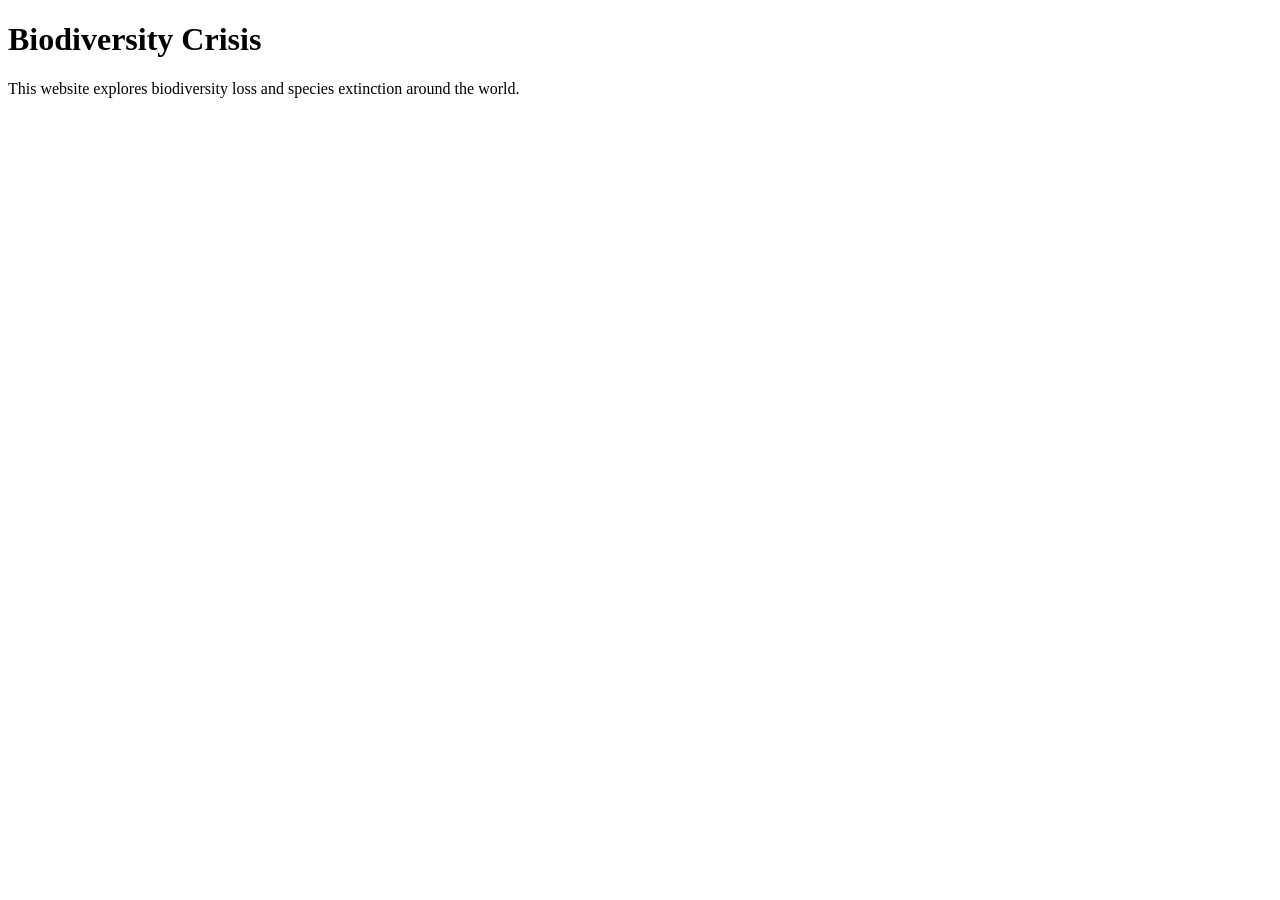
==== index.html @ 6e4b1d14 "Create index.html" ====
<!DOCTYPE html>
<html>

<head>
    <title>Biodiversity Crisis</title>
</head>

<body>

<h1>Biodiversity Crisis</h1>

<p>This website explores biodiversity loss and species extinction around the world.</p>

</body>

</html>
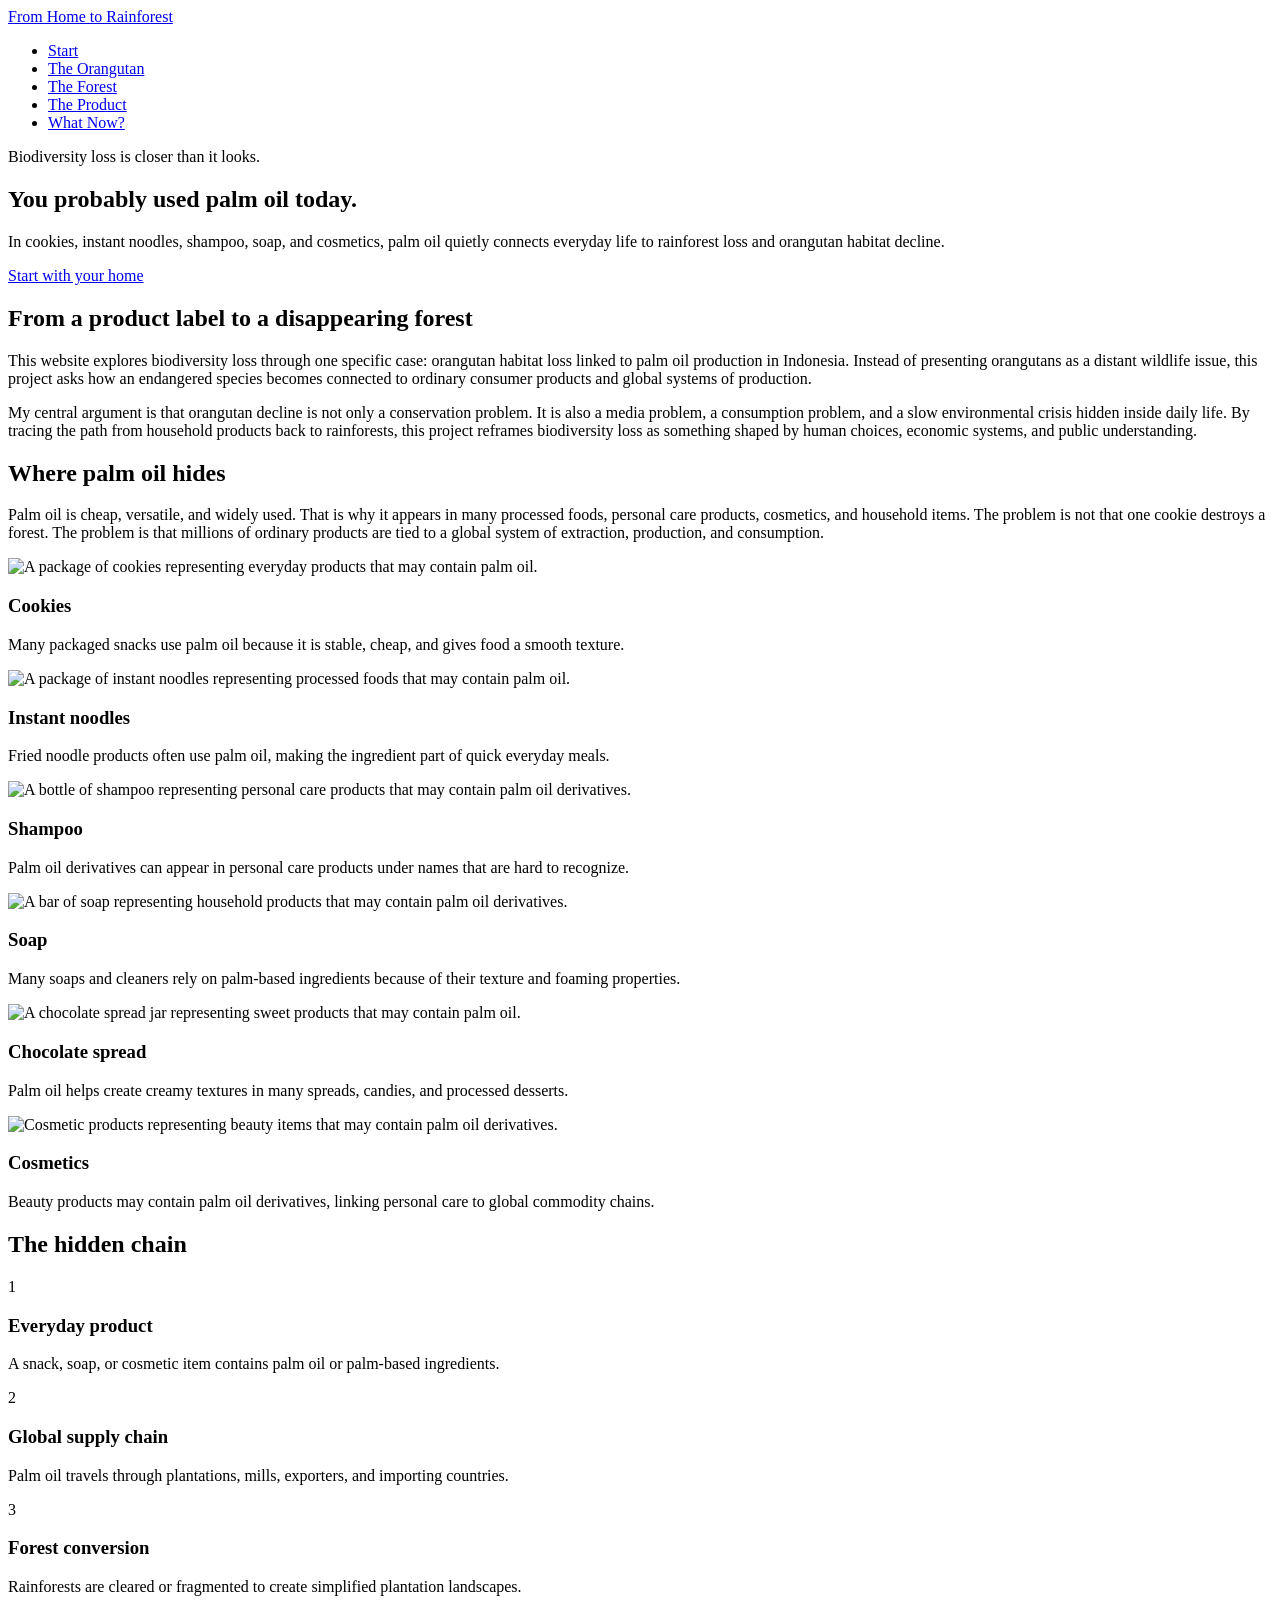
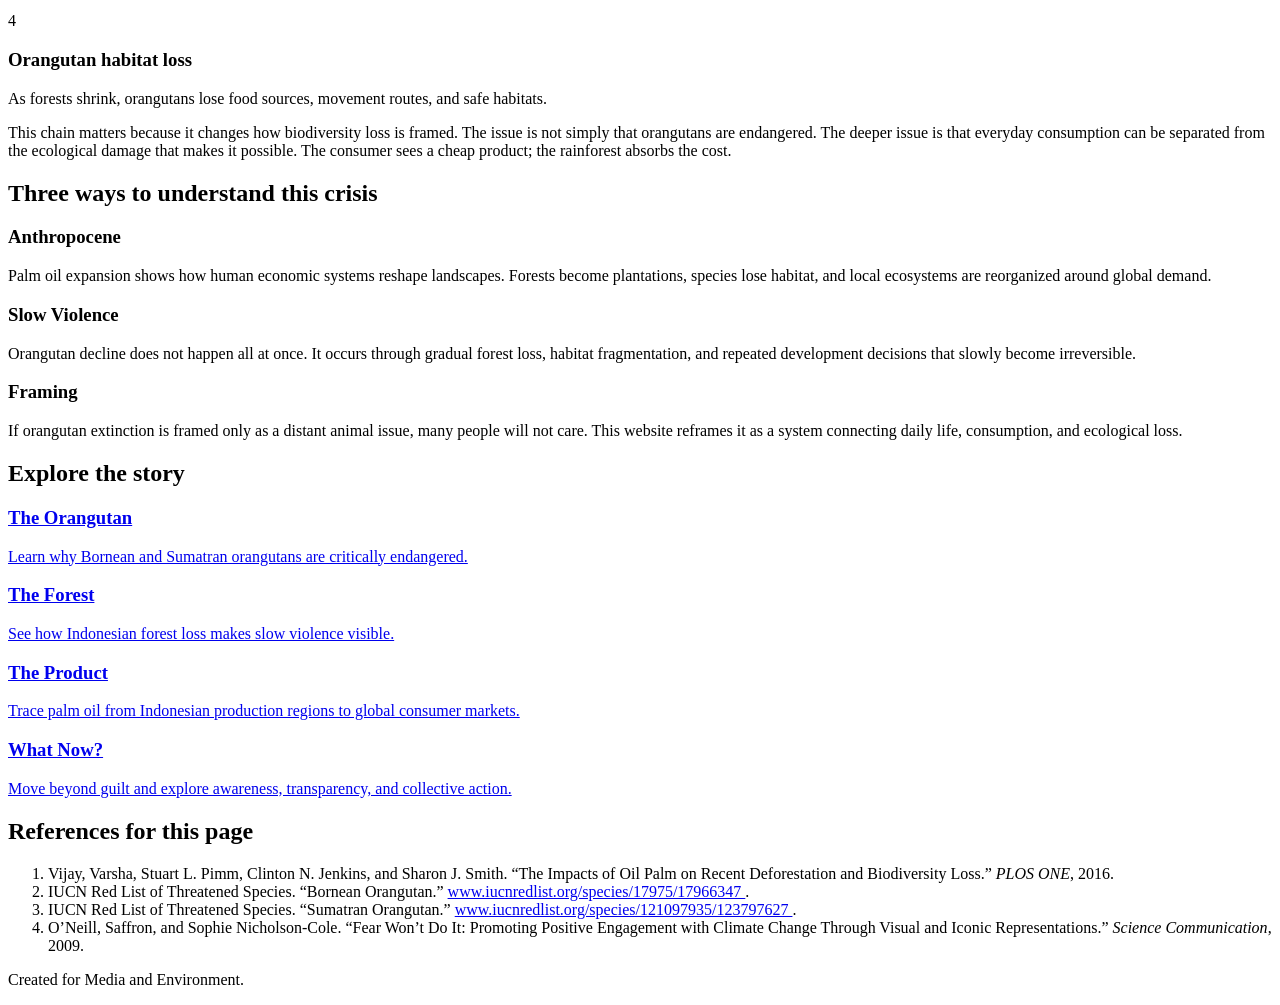
==== commit 167be3d9: "Update index.html" ====
--- a/index.html
+++ b/index.html
@@ -1,16 +1,297 @@
 <!DOCTYPE html>
-<html>
+<html lang="en">
 
 <head>
-    <title>Biodiversity Crisis</title>
+    <meta charset="UTF-8">
+    <meta name="viewport" content="width=device-width, initial-scale=1.0">
+    <title>From Home to Rainforest</title>
+    <link rel="stylesheet" href="style.css">
 </head>
 
 <body>
 
-<h1>Biodiversity Crisis</h1>
-
-<p>This website explores biodiversity loss and species extinction around the world.</p>
+    <header>
+        <a class="site-title" href="index.html">From Home to Rainforest</a>
+
+        <nav>
+            <ul>
+                <li><a href="index.html">Start</a></li>
+                <li><a href="species.html">The Orangutan</a></li>
+                <li><a href="forest.html">The Forest</a></li>
+                <li><a href="supply.html">The Product</a></li>
+                <li><a href="action.html">What Now?</a></li>
+            </ul>
+        </nav>
+    </header>
+
+    <main>
+
+        <!-- HERO SECTION -->
+        <section class="hero">
+            <!-- 
+            IMAGE SUGGESTION:
+            Use a large orangutan or rainforest image here.
+            alt="A close-up image of an orangutan in a rainforest, used to introduce the connection between palm oil consumption and habitat loss."
+            -->
+            <div class="hero-text">
+                <p class="eyebrow">Biodiversity loss is closer than it looks.</p>
+                <h1>You probably used palm oil today.</h1>
+                <p>
+                    In cookies, instant noodles, shampoo, soap, and cosmetics, palm oil quietly connects
+                    everyday life to rainforest loss and orangutan habitat decline.
+                </p>
+                <a class="button" href="#daily-products">Start with your home</a>
+            </div>
+        </section>
+
+
+        <!-- INTRODUCTION / PROJECT THESIS -->
+        <section class="intro">
+            <h2>From a product label to a disappearing forest</h2>
+
+            <p>
+                This website explores biodiversity loss through one specific case: orangutan habitat loss
+                linked to palm oil production in Indonesia. Instead of presenting orangutans as a distant
+                wildlife issue, this project asks how an endangered species becomes connected to ordinary
+                consumer products and global systems of production.
+            </p>
+
+            <p>
+                My central argument is that orangutan decline is not only a conservation problem. It is also
+                a media problem, a consumption problem, and a slow environmental crisis hidden inside
+                daily life. By tracing the path from household products back to rainforests, this project
+                reframes biodiversity loss as something shaped by human choices, economic systems,
+                and public understanding.
+            </p>
+        </section>
+
+
+        <!-- EVERYDAY PRODUCTS SECTION -->
+        <section id="daily-products" class="products-section">
+            <h2>Where palm oil hides</h2>
+
+            <p class="section-intro">
+                Palm oil is cheap, versatile, and widely used. That is why it appears in many processed foods,
+                personal care products, cosmetics, and household items. The problem is not that one cookie
+                destroys a forest. The problem is that millions of ordinary products are tied to a global system
+                of extraction, production, and consumption.
+            </p>
+
+            <div class="product-grid">
+
+                <article class="product-card">
+                    <!-- 
+                    IMAGE SUGGESTION:
+                    Use your own photo of cookies or packaged snacks.
+                    alt="A package of cookies representing everyday products that may contain palm oil."
+                    -->
+                    <img src="images/cookies.jpg" alt="A package of cookies representing everyday products that may contain palm oil.">
+                    <h3>Cookies</h3>
+                    <p>Many packaged snacks use palm oil because it is stable, cheap, and gives food a smooth texture.</p>
+                </article>
+
+                <article class="product-card">
+                    <!-- 
+                    IMAGE SUGGESTION:
+                    Use an image of instant noodles.
+                    alt="A package of instant noodles representing processed foods that may contain palm oil."
+                    -->
+                    <img src="images/noodles.jpg" alt="A package of instant noodles representing processed foods that may contain palm oil.">
+                    <h3>Instant noodles</h3>
+                    <p>Fried noodle products often use palm oil, making the ingredient part of quick everyday meals.</p>
+                </article>
+
+                <article class="product-card">
+                    <!-- 
+                    IMAGE SUGGESTION:
+                    Use a shampoo or conditioner bottle.
+                    alt="A bottle of shampoo representing personal care products that may contain palm oil derivatives."
+                    -->
+                    <img src="images/shampoo.jpg" alt="A bottle of shampoo representing personal care products that may contain palm oil derivatives.">
+                    <h3>Shampoo</h3>
+                    <p>Palm oil derivatives can appear in personal care products under names that are hard to recognize.</p>
+                </article>
+
+                <article class="product-card">
+                    <!-- 
+                    IMAGE SUGGESTION:
+                    Use a bar of soap or body wash bottle.
+                    alt="A bar of soap representing household products that may contain palm oil derivatives."
+                    -->
+                    <img src="images/soap.jpg" alt="A bar of soap representing household products that may contain palm oil derivatives.">
+                    <h3>Soap</h3>
+                    <p>Many soaps and cleaners rely on palm-based ingredients because of their texture and foaming properties.</p>
+                </article>
+
+                <article class="product-card">
+                    <!-- 
+                    IMAGE SUGGESTION:
+                    Use a chocolate spread, packaged dessert, or candy bar.
+                    alt="A chocolate spread jar representing sweet products that may contain palm oil."
+                    -->
+                    <img src="images/chocolate.jpg" alt="A chocolate spread jar representing sweet products that may contain palm oil.">
+                    <h3>Chocolate spread</h3>
+                    <p>Palm oil helps create creamy textures in many spreads, candies, and processed desserts.</p>
+                </article>
+
+                <article class="product-card">
+                    <!-- 
+                    IMAGE SUGGESTION:
+                    Use lipstick, lotion, or cosmetic product.
+                    alt="Cosmetic products representing beauty items that may contain palm oil derivatives."
+                    -->
+                    <img src="images/cosmetics.jpg" alt="Cosmetic products representing beauty items that may contain palm oil derivatives.">
+                    <h3>Cosmetics</h3>
+                    <p>Beauty products may contain palm oil derivatives, linking personal care to global commodity chains.</p>
+                </article>
+
+            </div>
+        </section>
+
+
+        <!-- CORE CHAIN SECTION -->
+        <section class="chain-section">
+            <h2>The hidden chain</h2>
+
+            <div class="chain">
+                <div class="chain-item">
+                    <span>1</span>
+                    <h3>Everyday product</h3>
+                    <p>A snack, soap, or cosmetic item contains palm oil or palm-based ingredients.</p>
+                </div>
+
+                <div class="chain-item">
+                    <span>2</span>
+                    <h3>Global supply chain</h3>
+                    <p>Palm oil travels through plantations, mills, exporters, and importing countries.</p>
+                </div>
+
+                <div class="chain-item">
+                    <span>3</span>
+                    <h3>Forest conversion</h3>
+                    <p>Rainforests are cleared or fragmented to create simplified plantation landscapes.</p>
+                </div>
+
+                <div class="chain-item">
+                    <span>4</span>
+                    <h3>Orangutan habitat loss</h3>
+                    <p>As forests shrink, orangutans lose food sources, movement routes, and safe habitats.</p>
+                </div>
+            </div>
+
+            <p class="analysis">
+                This chain matters because it changes how biodiversity loss is framed. The issue is not simply
+                that orangutans are endangered. The deeper issue is that everyday consumption can be separated
+                from the ecological damage that makes it possible. The consumer sees a cheap product; the
+                rainforest absorbs the cost.
+            </p>
+        </section>
+
+
+        <!-- KEY CONCEPTS SECTION -->
+        <section class="concepts-preview">
+            <h2>Three ways to understand this crisis</h2>
+
+            <div class="concept-grid">
+
+                <article>
+                    <h3>Anthropocene</h3>
+                    <p>
+                        Palm oil expansion shows how human economic systems reshape landscapes. Forests become
+                        plantations, species lose habitat, and local ecosystems are reorganized around global demand.
+                    </p>
+                </article>
+
+                <article>
+                    <h3>Slow Violence</h3>
+                    <p>
+                        Orangutan decline does not happen all at once. It occurs through gradual forest loss,
+                        habitat fragmentation, and repeated development decisions that slowly become irreversible.
+                    </p>
+                </article>
+
+                <article>
+                    <h3>Framing</h3>
+                    <p>
+                        If orangutan extinction is framed only as a distant animal issue, many people will not care.
+                        This website reframes it as a system connecting daily life, consumption, and ecological loss.
+                    </p>
+                </article>
+
+            </div>
+        </section>
+
+
+        <!-- SITE ROADMAP -->
+        <section class="roadmap">
+            <h2>Explore the story</h2>
+
+            <div class="roadmap-grid">
+
+                <a class="roadmap-card" href="species.html">
+                    <h3>The Orangutan</h3>
+                    <p>Learn why Bornean and Sumatran orangutans are critically endangered.</p>
+                </a>
+
+                <a class="roadmap-card" href="forest.html">
+                    <h3>The Forest</h3>
+                    <p>See how Indonesian forest loss makes slow violence visible.</p>
+                </a>
+
+                <a class="roadmap-card" href="supply.html">
+                    <h3>The Product</h3>
+                    <p>Trace palm oil from Indonesian production regions to global consumer markets.</p>
+                </a>
+
+                <a class="roadmap-card" href="action.html">
+                    <h3>What Now?</h3>
+                    <p>Move beyond guilt and explore awareness, transparency, and collective action.</p>
+                </a>
+
+            </div>
+        </section>
+
+    </main>
+
+
+    <!-- PAGE FOOTNOTES / REFERENCES -->
+    <footer>
+        <section class="footnotes">
+            <h2>References for this page</h2>
+
+            <ol>
+                <li>
+                    Vijay, Varsha, Stuart L. Pimm, Clinton N. Jenkins, and Sharon J. Smith. 
+                    “The Impacts of Oil Palm on Recent Deforestation and Biodiversity Loss.” 
+                    <em>PLOS ONE</em>, 2016.
+                </li>
+
+                <li>
+                    IUCN Red List of Threatened Species. 
+                    “Bornean Orangutan.” 
+                    <a href="https://www.iucnredlist.org/species/17975/17966347" target="_blank">
+                        www.iucnredlist.org/species/17975/17966347
+                    </a>.
+                </li>
+
+                <li>
+                    IUCN Red List of Threatened Species. 
+                    “Sumatran Orangutan.” 
+                    <a href="https://www.iucnredlist.org/species/121097935/123797627" target="_blank">
+                        www.iucnredlist.org/species/121097935/123797627
+                    </a>.
+                </li>
+
+                <li>
+                    O’Neill, Saffron, and Sophie Nicholson-Cole. 
+                    “Fear Won’t Do It: Promoting Positive Engagement with Climate Change Through Visual and Iconic Representations.” 
+                    <em>Science Communication</em>, 2009.
+                </li>
+            </ol>
+        </section>
+
+        <p class="footer-note">Created for Media and Environment.</p>
+    </footer>
 
 </body>
-
 </html>
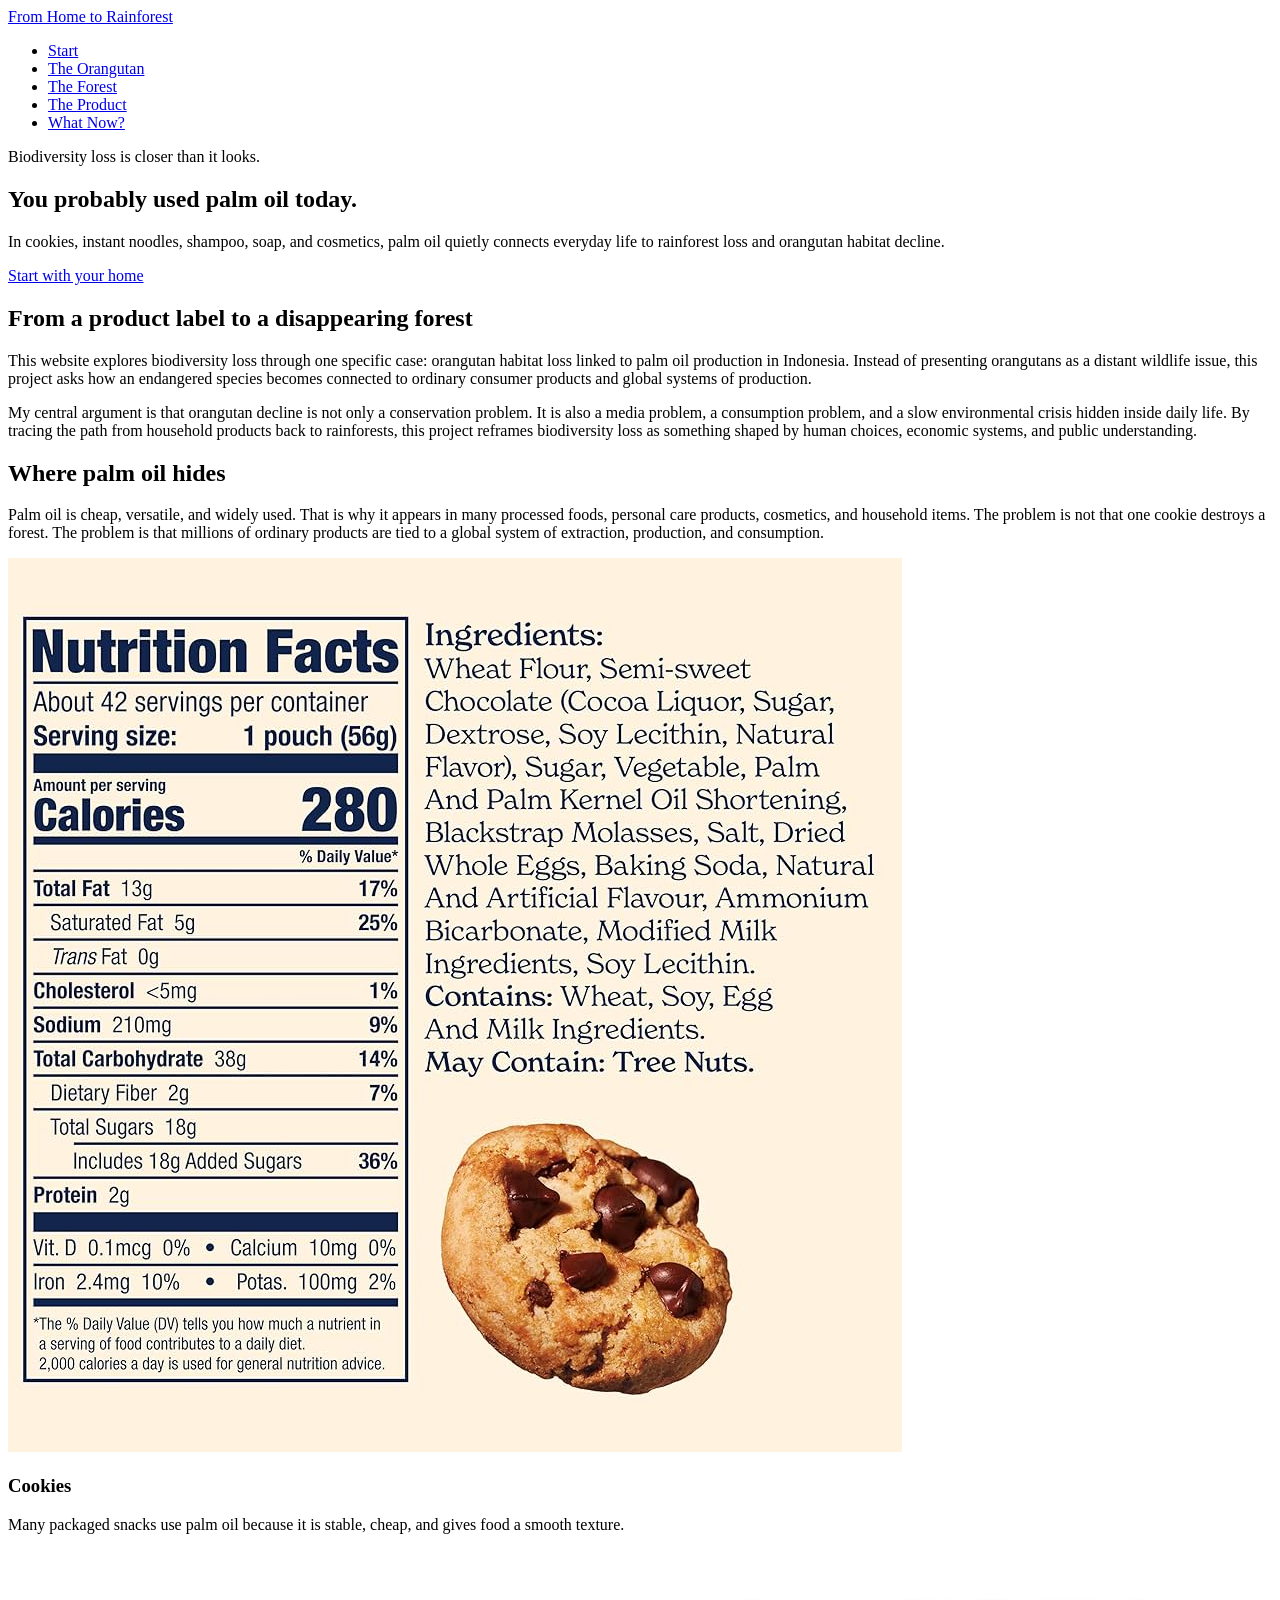
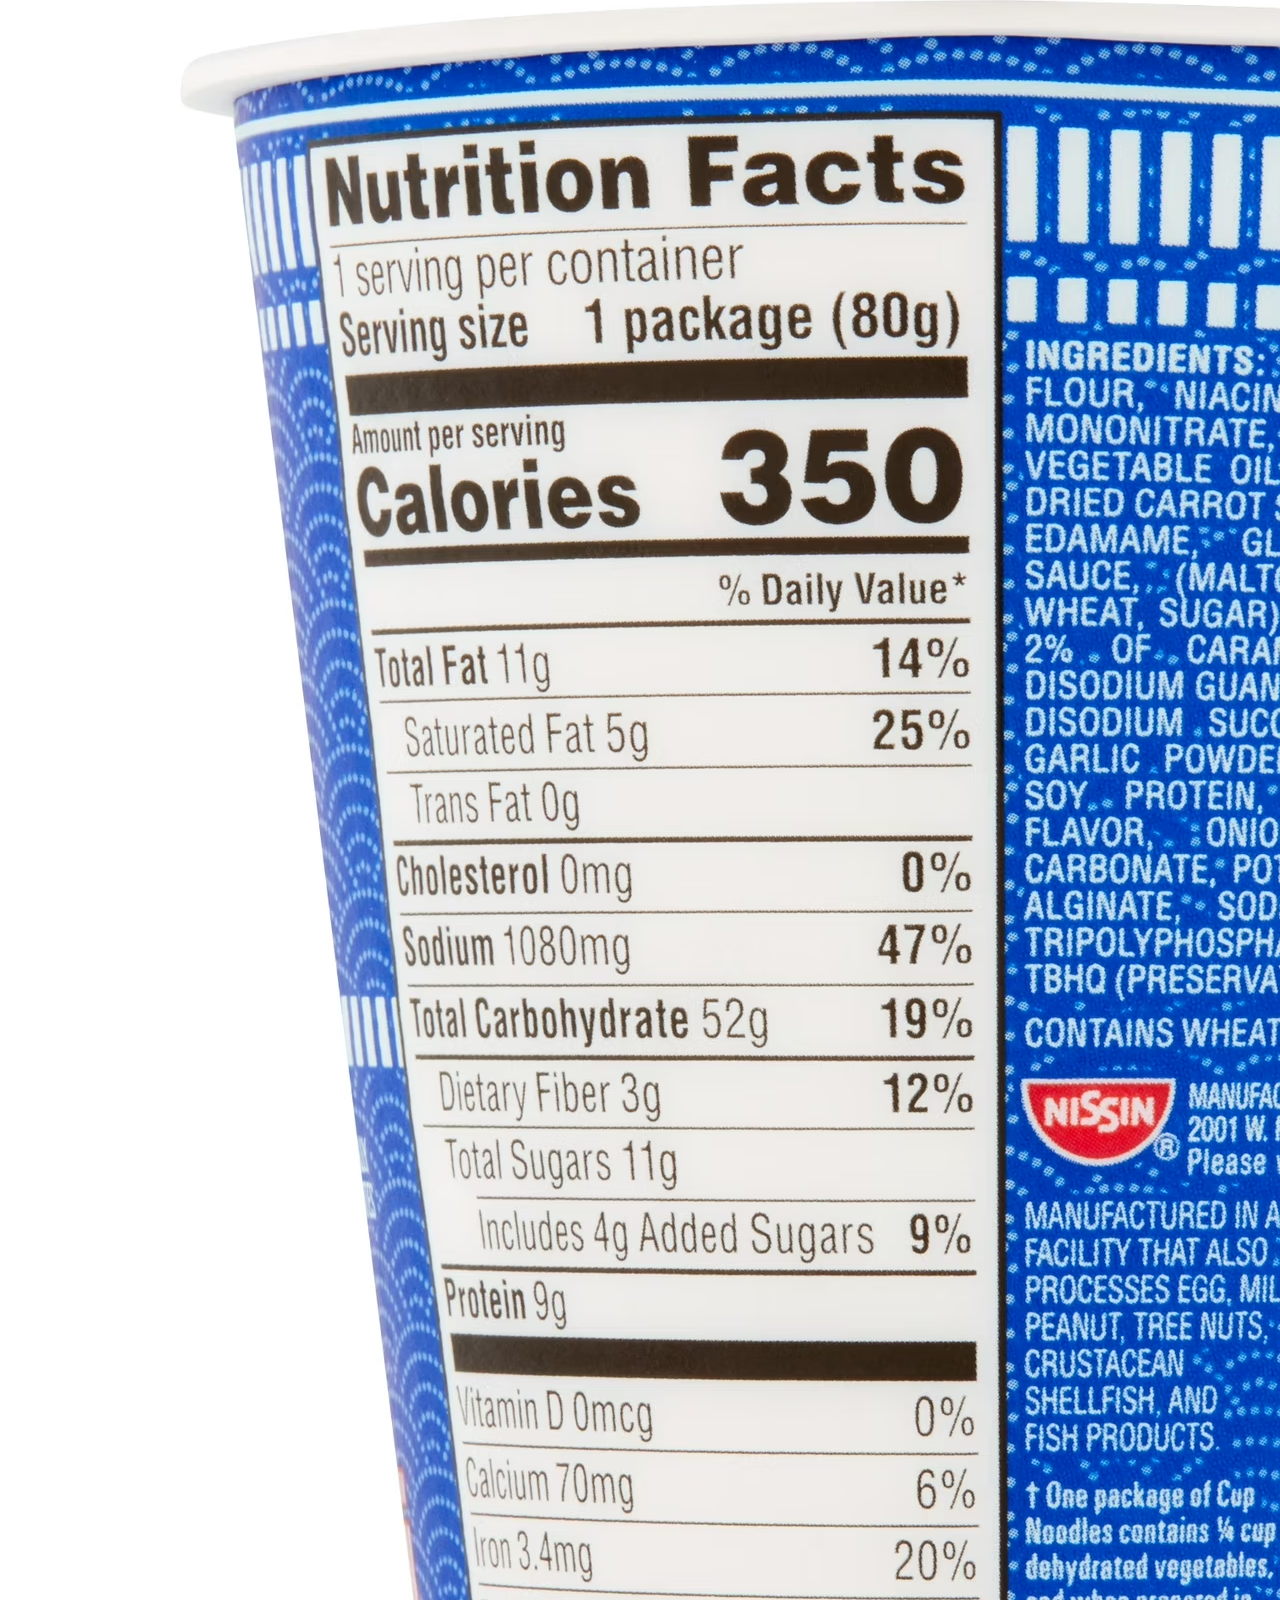
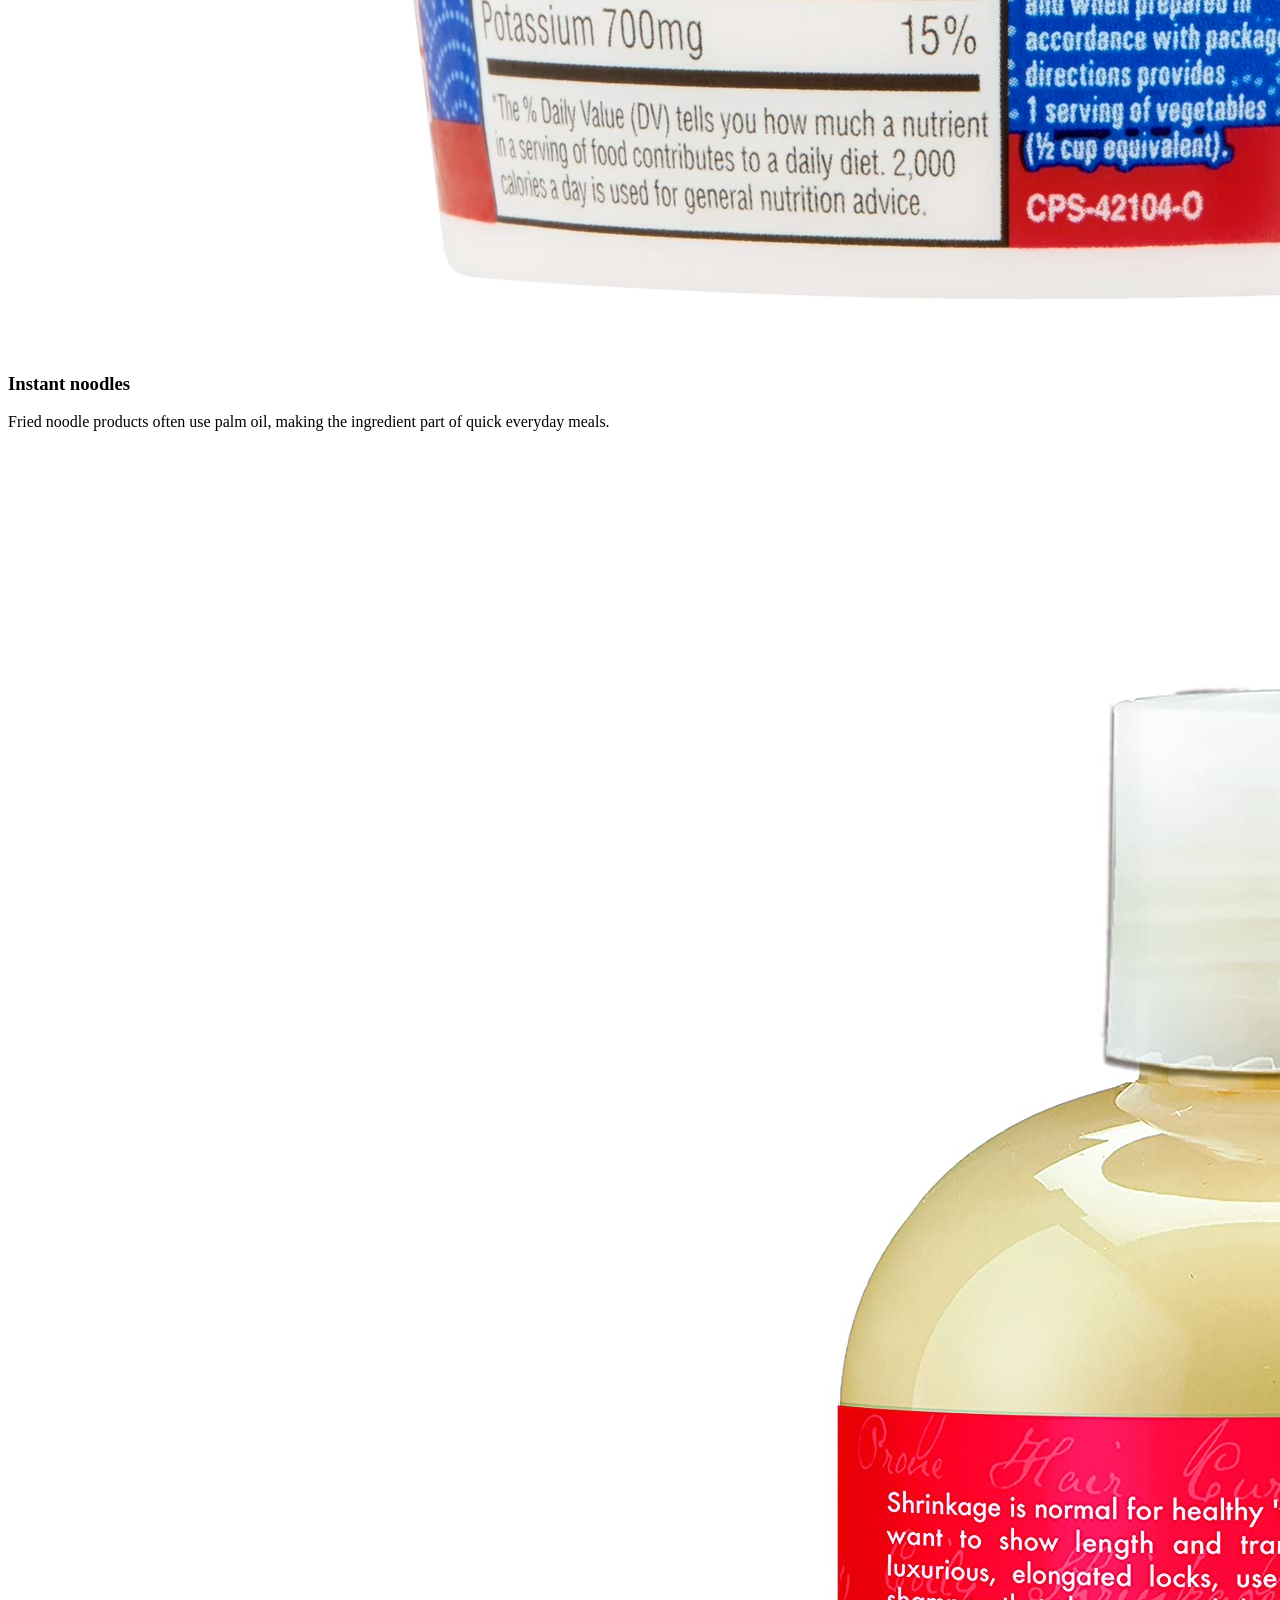
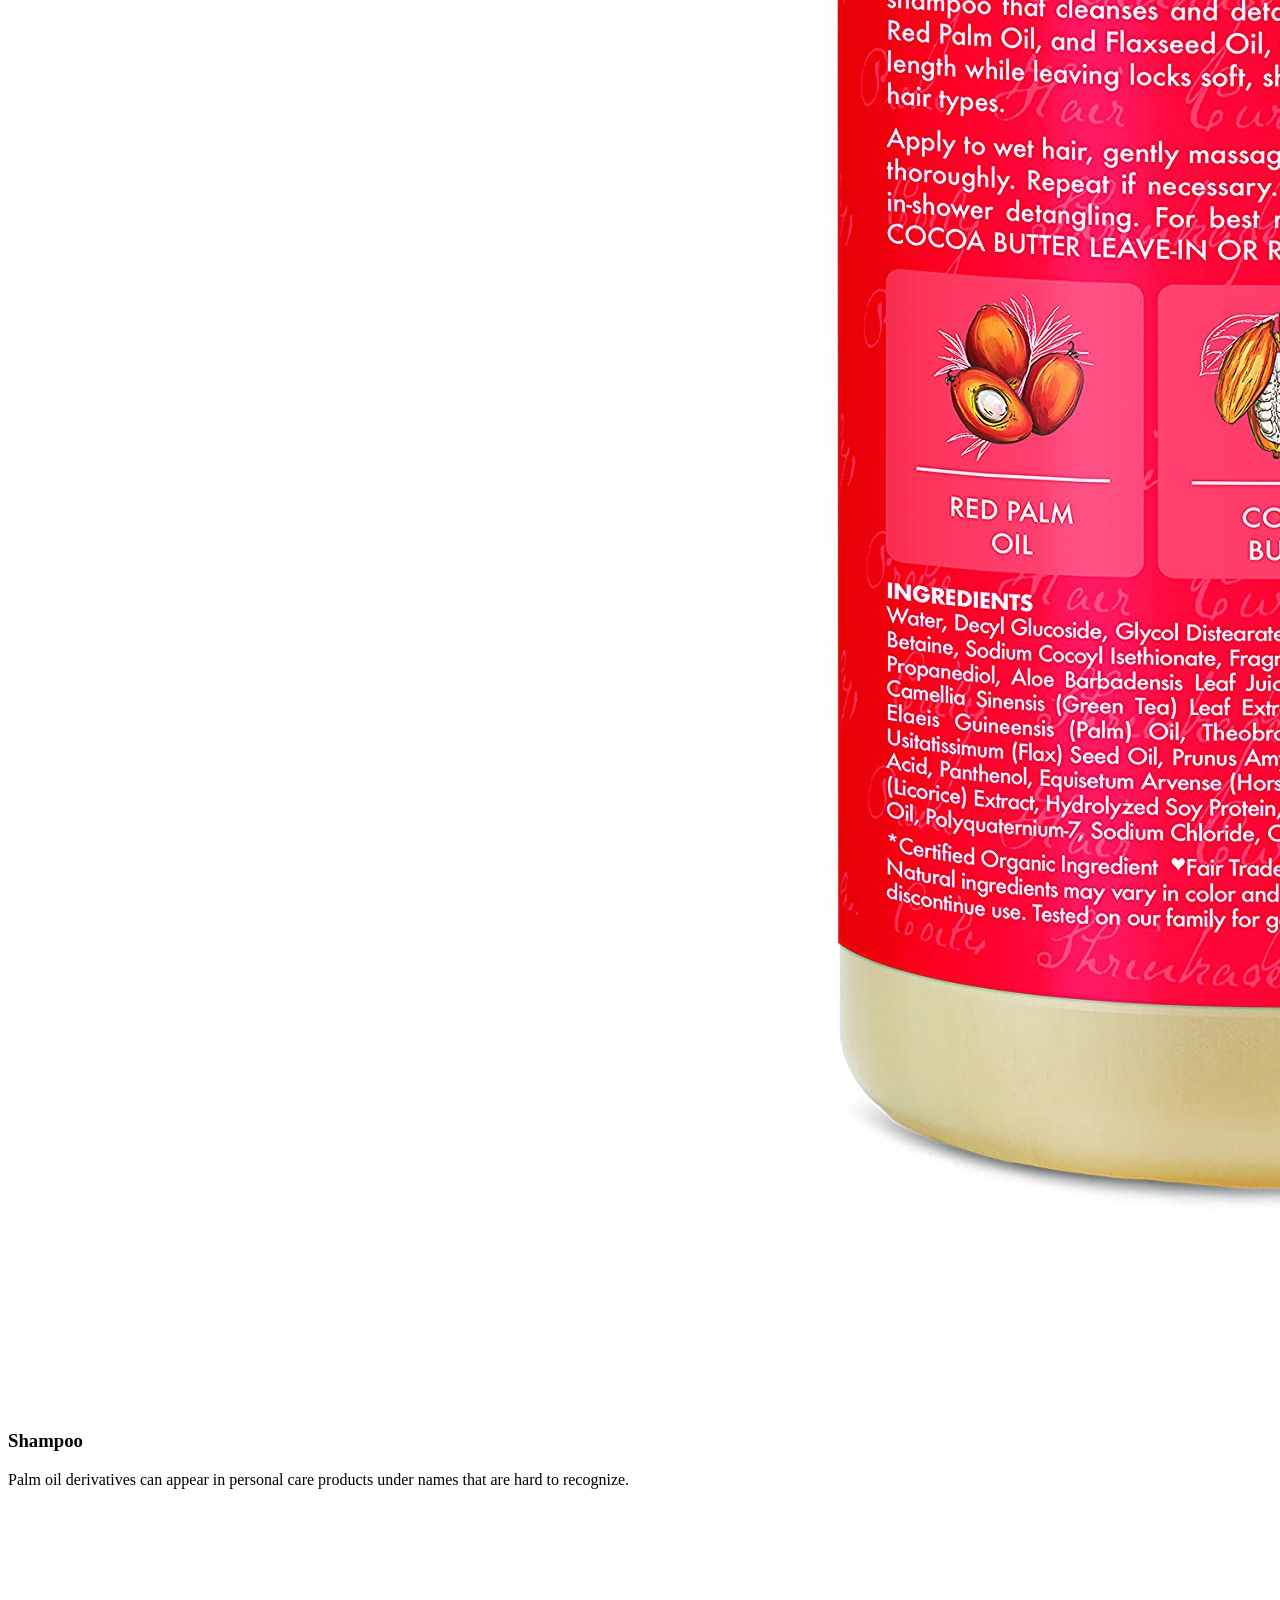
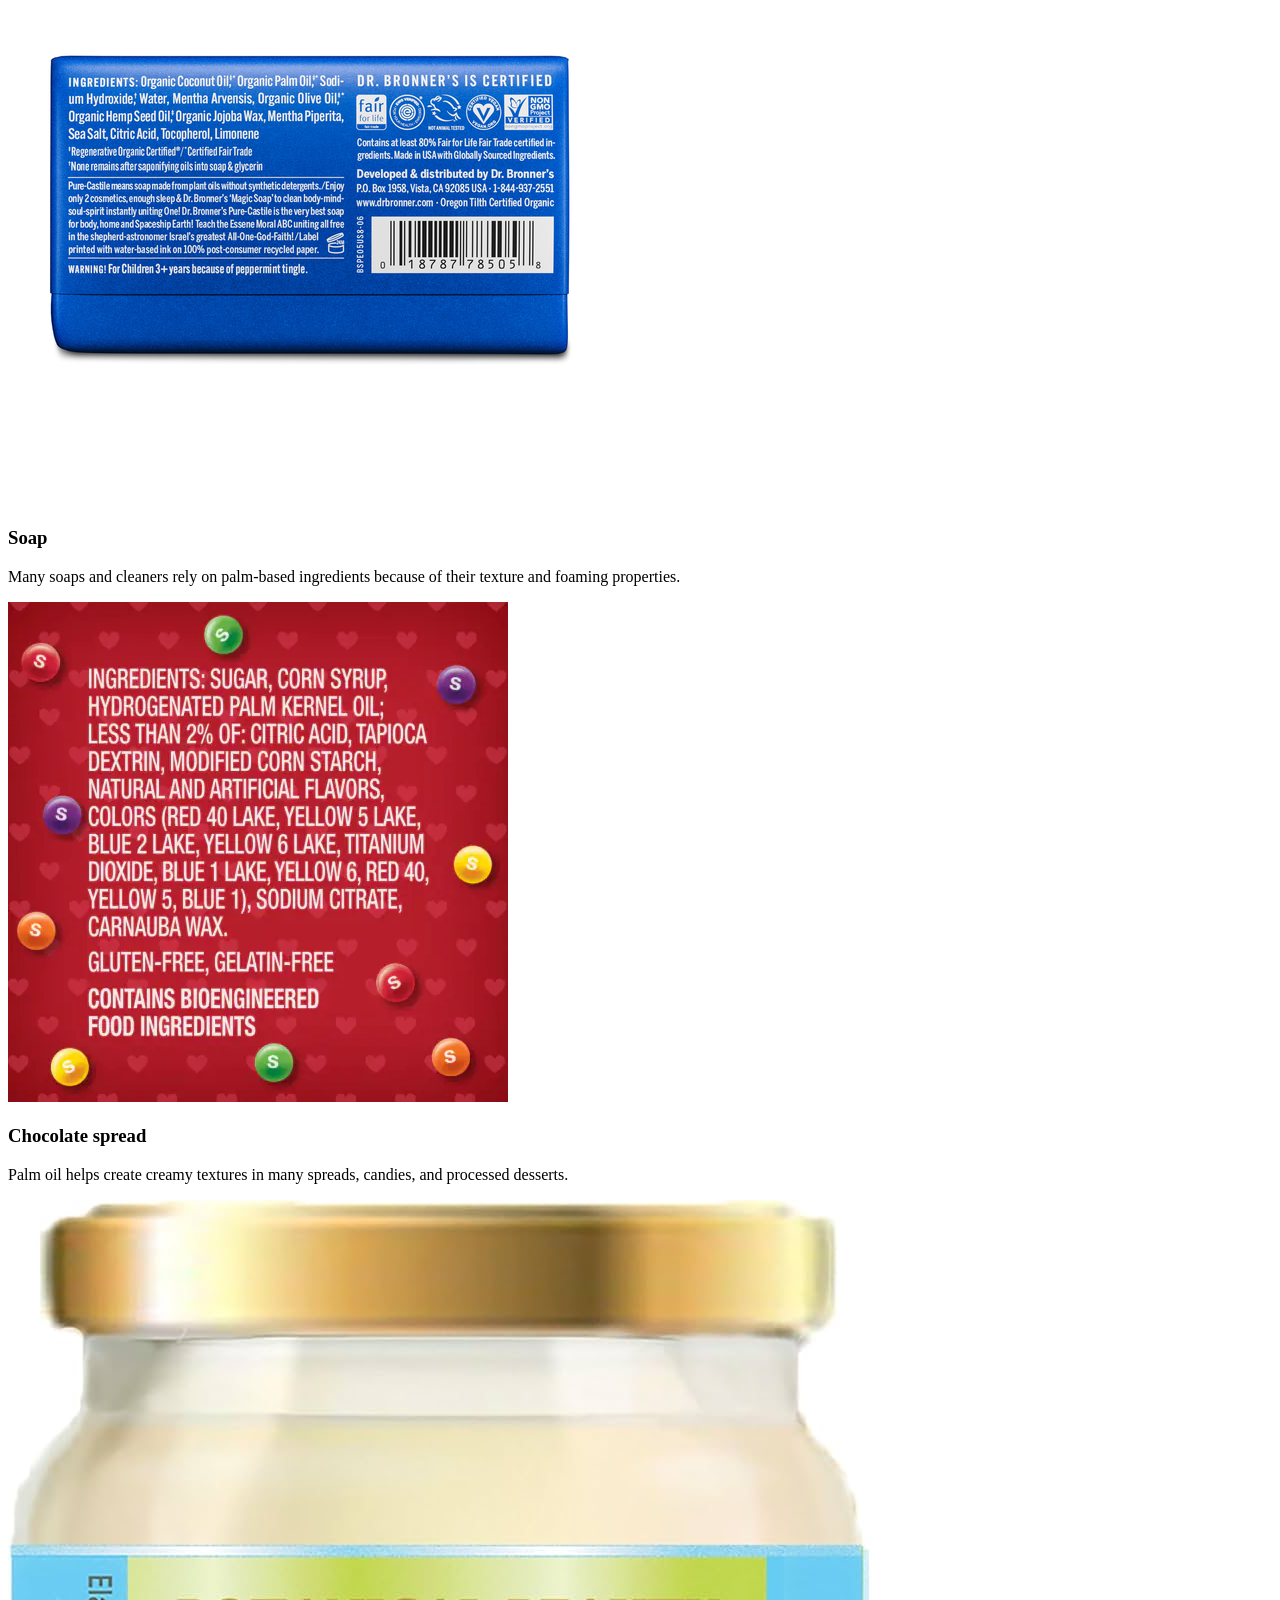
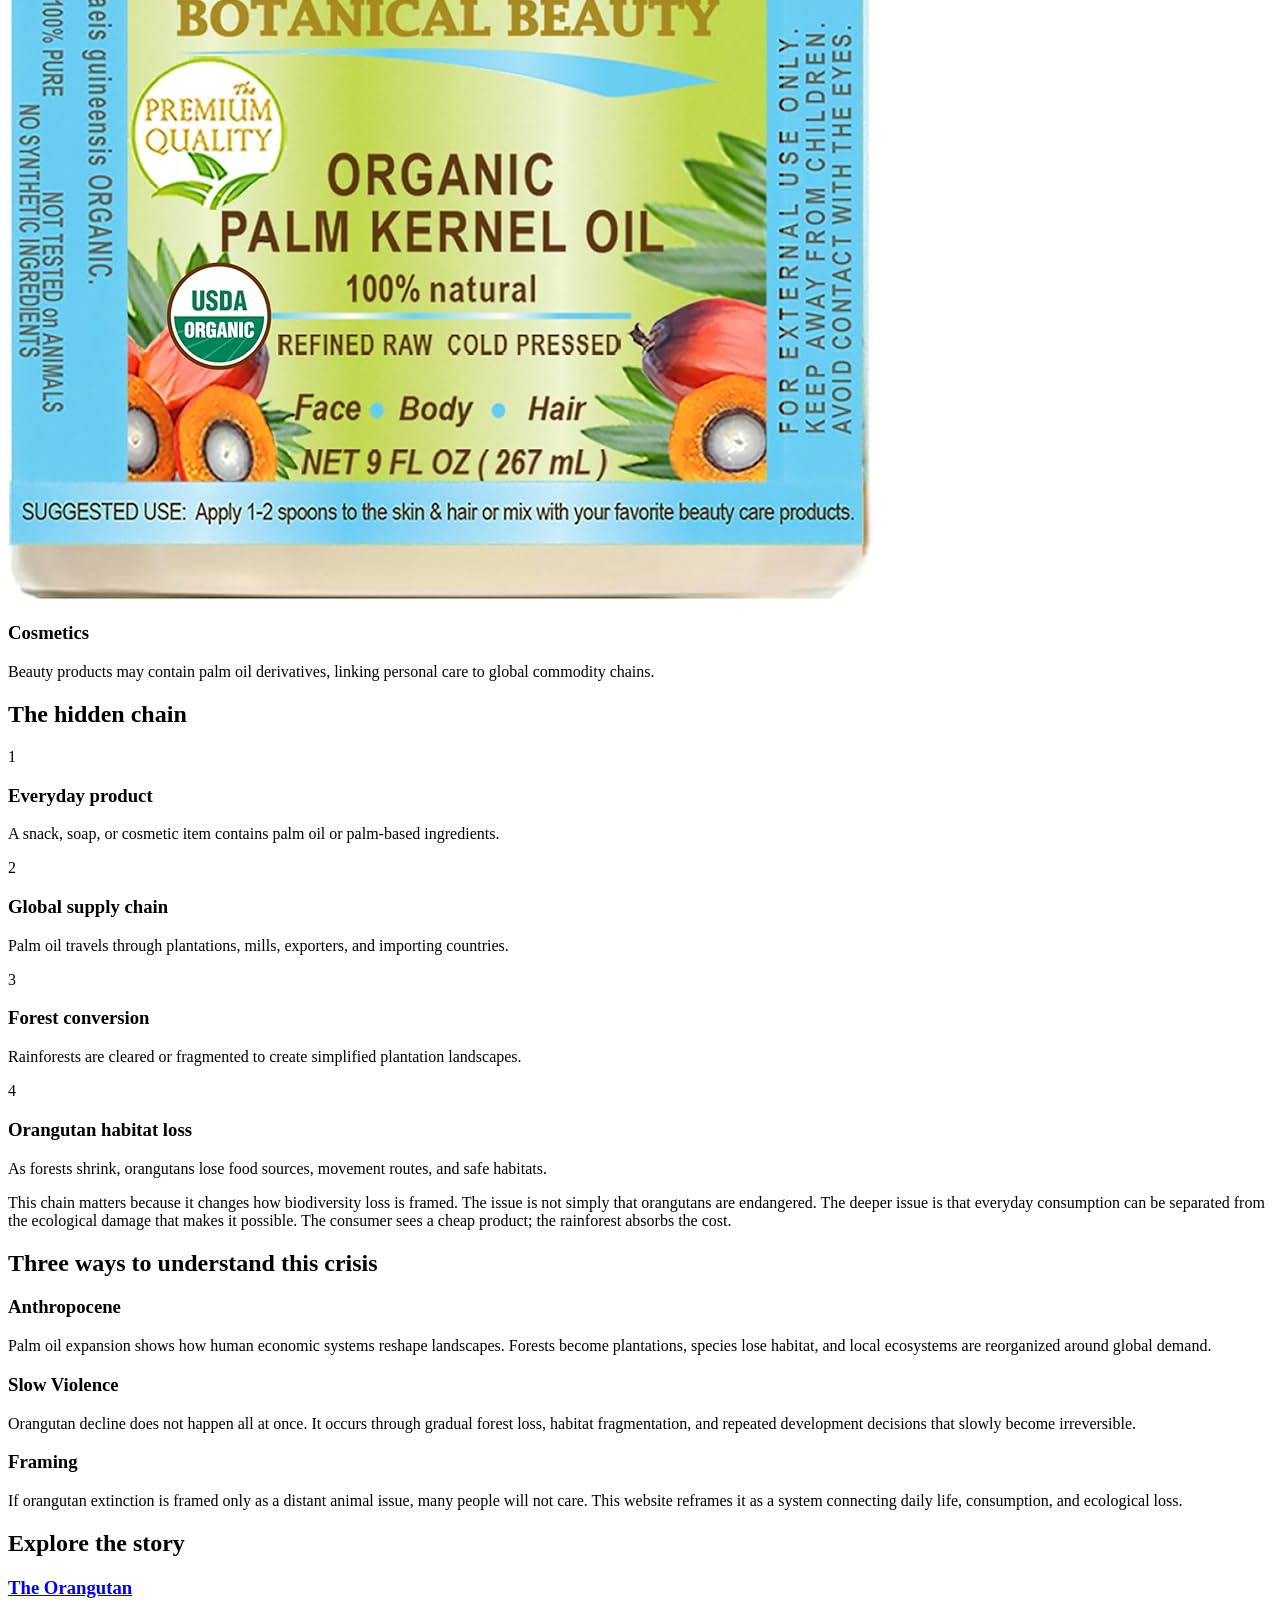
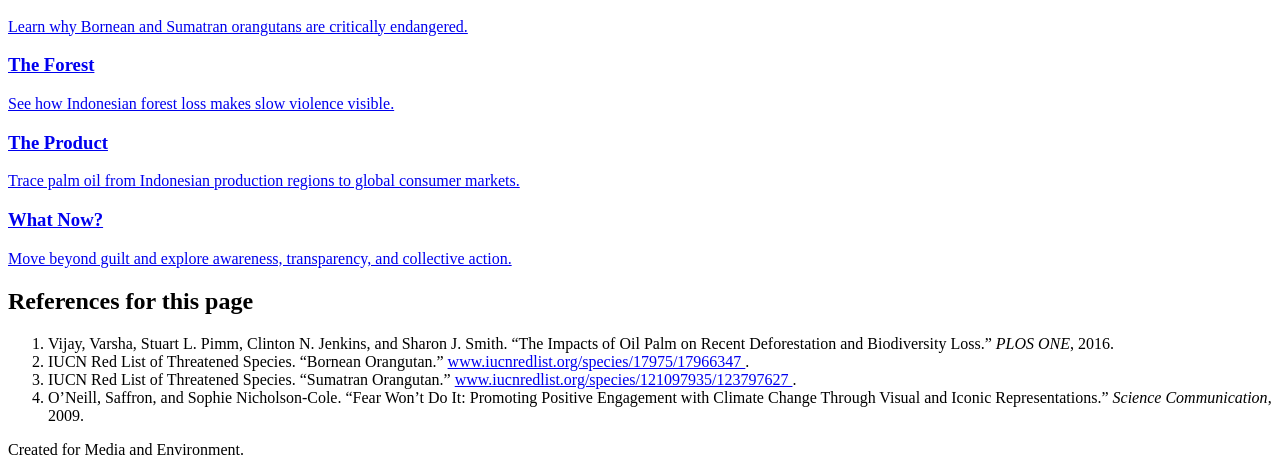
==== commit 072e5f8c: "Update index.html" ====
--- a/index.html
+++ b/index.html
@@ -85,7 +85,7 @@
                     Use your own photo of cookies or packaged snacks.
                     alt="A package of cookies representing everyday products that may contain palm oil."
                     -->
-                    <img src="images/cookies.jpg" alt="A package of cookies representing everyday products that may contain palm oil.">
+                    <img src="cookies.jpg" alt="A package of cookies representing everyday products that may contain palm oil.">
                     <h3>Cookies</h3>
                     <p>Many packaged snacks use palm oil because it is stable, cheap, and gives food a smooth texture.</p>
                 </article>
@@ -96,7 +96,7 @@
                     Use an image of instant noodles.
                     alt="A package of instant noodles representing processed foods that may contain palm oil."
                     -->
-                    <img src="images/noodles.jpg" alt="A package of instant noodles representing processed foods that may contain palm oil.">
+                    <img src="noodles.jpg" alt="A package of instant noodles representing processed foods that may contain palm oil.">
                     <h3>Instant noodles</h3>
                     <p>Fried noodle products often use palm oil, making the ingredient part of quick everyday meals.</p>
                 </article>
@@ -107,7 +107,7 @@
                     Use a shampoo or conditioner bottle.
                     alt="A bottle of shampoo representing personal care products that may contain palm oil derivatives."
                     -->
-                    <img src="images/shampoo.jpg" alt="A bottle of shampoo representing personal care products that may contain palm oil derivatives.">
+                    <img src="shampoo.jpg" alt="A bottle of shampoo representing personal care products that may contain palm oil derivatives.">
                     <h3>Shampoo</h3>
                     <p>Palm oil derivatives can appear in personal care products under names that are hard to recognize.</p>
                 </article>
@@ -118,7 +118,7 @@
                     Use a bar of soap or body wash bottle.
                     alt="A bar of soap representing household products that may contain palm oil derivatives."
                     -->
-                    <img src="images/soap.jpg" alt="A bar of soap representing household products that may contain palm oil derivatives.">
+                    <img src="soap.jpg" alt="A bar of soap representing household products that may contain palm oil derivatives.">
                     <h3>Soap</h3>
                     <p>Many soaps and cleaners rely on palm-based ingredients because of their texture and foaming properties.</p>
                 </article>
@@ -129,7 +129,7 @@
                     Use a chocolate spread, packaged dessert, or candy bar.
                     alt="A chocolate spread jar representing sweet products that may contain palm oil."
                     -->
-                    <img src="images/chocolate.jpg" alt="A chocolate spread jar representing sweet products that may contain palm oil.">
+                    <img src="chocolate.jpg" alt="A chocolate spread jar representing sweet products that may contain palm oil.">
                     <h3>Chocolate spread</h3>
                     <p>Palm oil helps create creamy textures in many spreads, candies, and processed desserts.</p>
                 </article>
@@ -140,7 +140,7 @@
                     Use lipstick, lotion, or cosmetic product.
                     alt="Cosmetic products representing beauty items that may contain palm oil derivatives."
                     -->
-                    <img src="images/cosmetics.jpg" alt="Cosmetic products representing beauty items that may contain palm oil derivatives.">
+                    <img src="cosmetics.jpg" alt="Cosmetic products representing beauty items that may contain palm oil derivatives.">
                     <h3>Cosmetics</h3>
                     <p>Beauty products may contain palm oil derivatives, linking personal care to global commodity chains.</p>
                 </article>
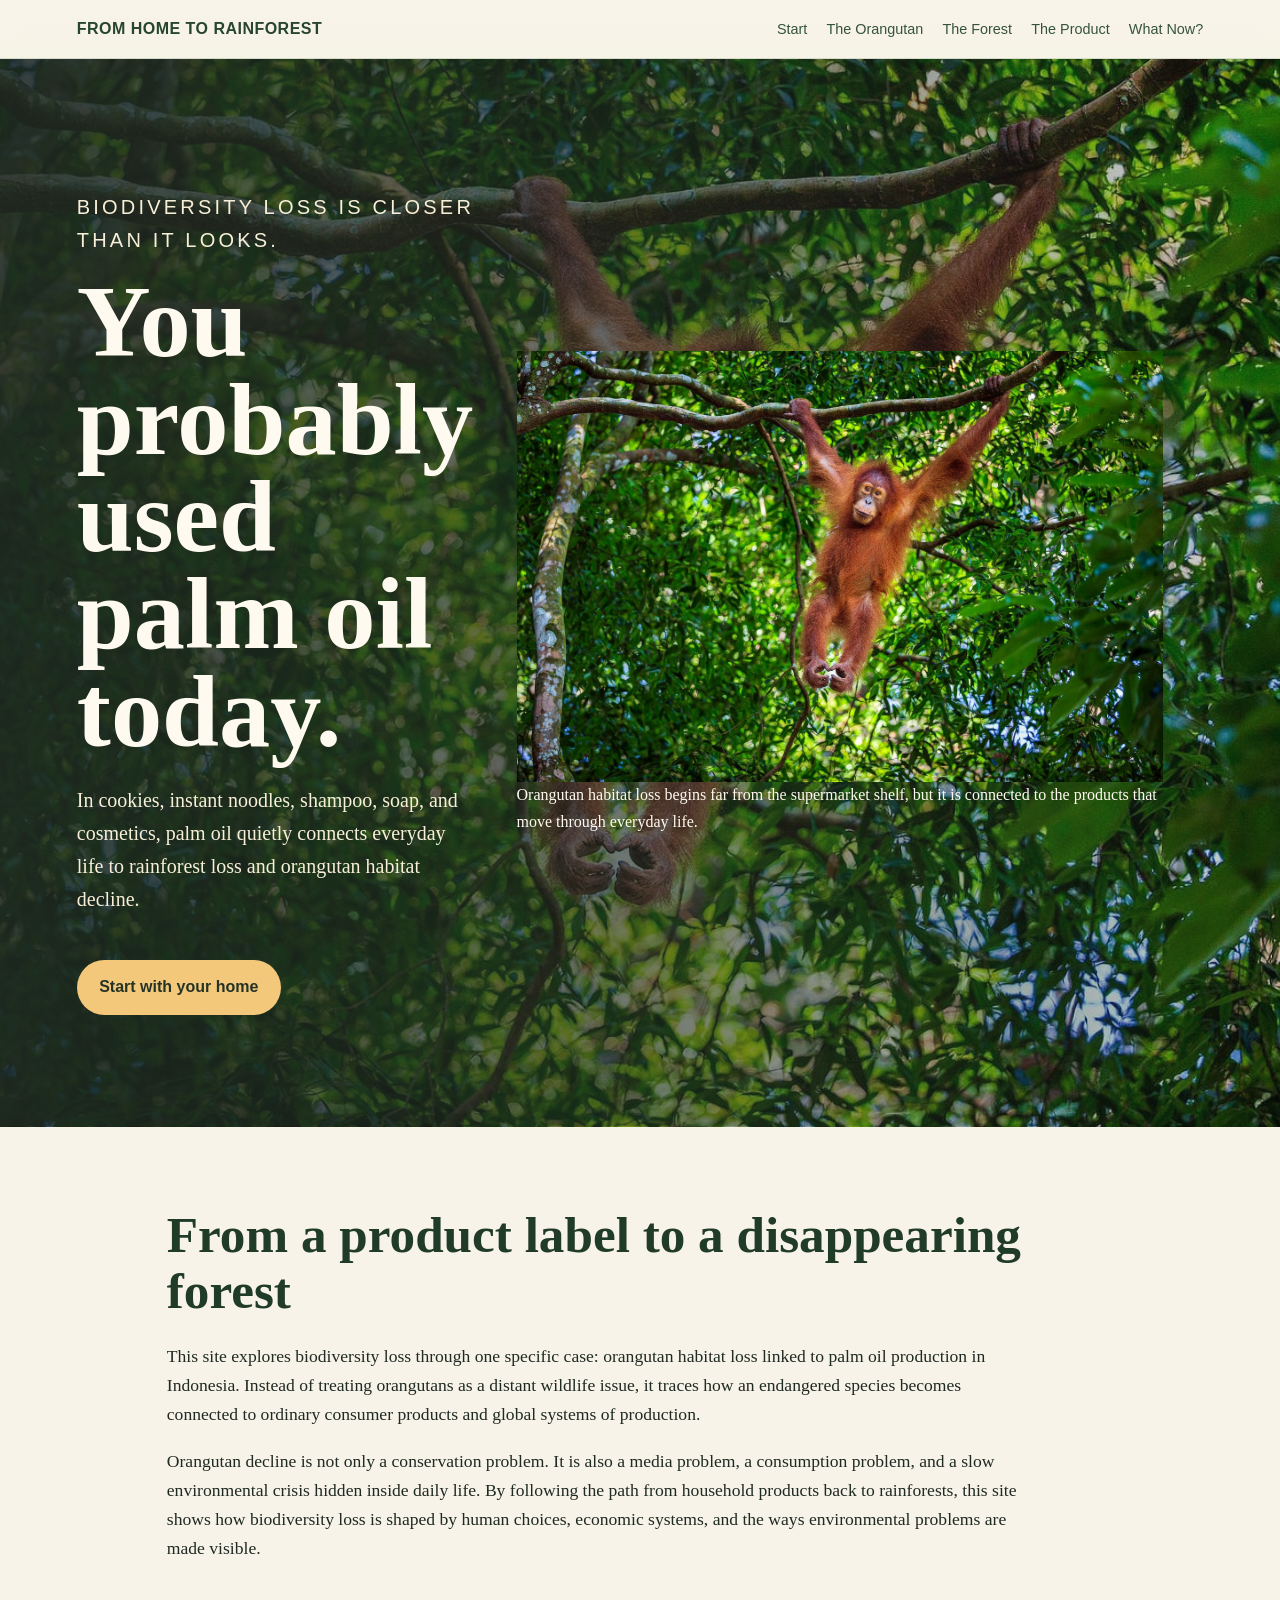
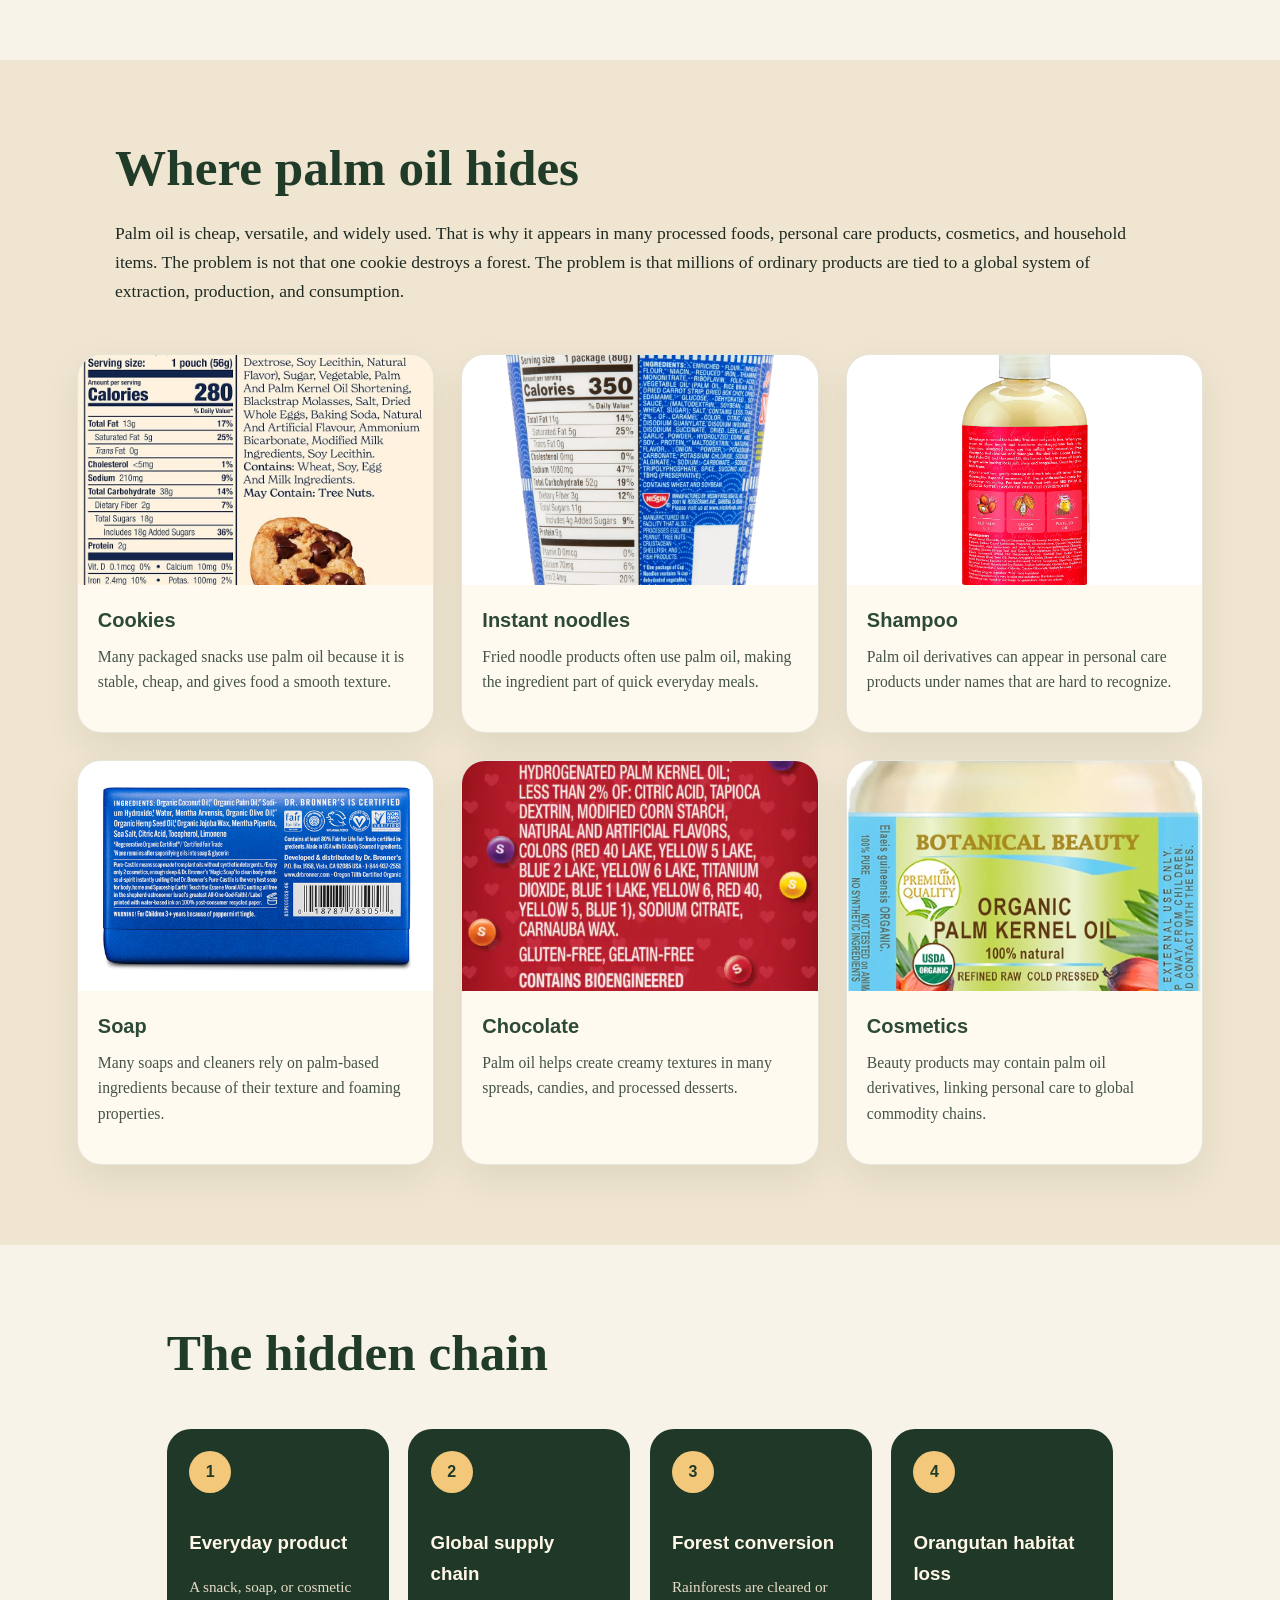
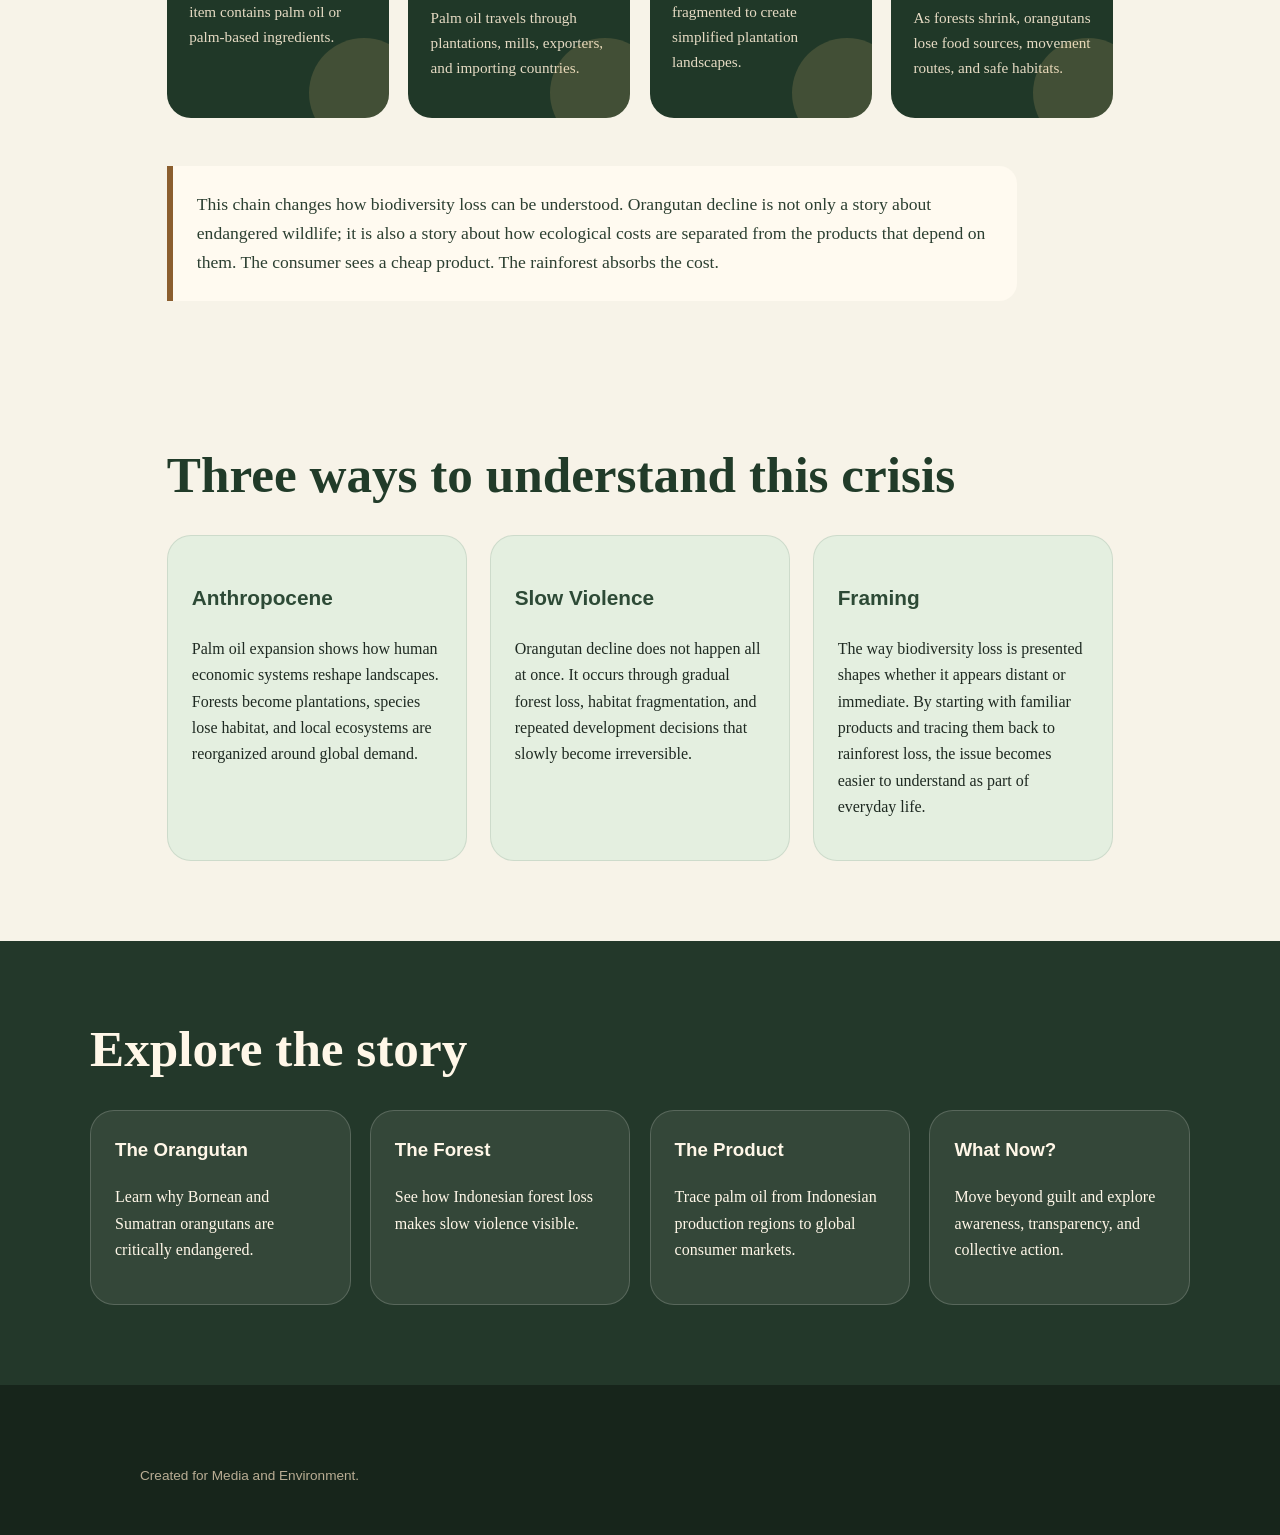
==== commit 290182ae: "Update index.html" ====
--- a/index.html
+++ b/index.html
@@ -28,11 +28,6 @@
 
         <!-- HERO SECTION -->
         <section class="hero">
-            <!-- 
-            IMAGE SUGGESTION:
-            Use a large orangutan or rainforest image here.
-            alt="A close-up image of an orangutan in a rainforest, used to introduce the connection between palm oil consumption and habitat loss."
-            -->
             <div class="hero-text">
                 <p class="eyebrow">Biodiversity loss is closer than it looks.</p>
                 <h1>You probably used palm oil today.</h1>
@@ -42,26 +37,33 @@
                 </p>
                 <a class="button" href="#daily-products">Start with your home</a>
             </div>
-        </section>
-
-
-        <!-- INTRODUCTION / PROJECT THESIS -->
+
+            <figure class="hero-image">
+                <img src="orangutan-hero.jpg" alt="A close-up image of an orangutan in a rainforest, introducing the connection between palm oil consumption and habitat loss.">
+                <figcaption>
+                    Orangutan habitat loss begins far from the supermarket shelf, but it is connected to the products that move through everyday life.
+                </figcaption>
+            </figure>
+        </section>
+
+
+        <!-- INTRODUCTION / SITE THESIS -->
         <section class="intro">
             <h2>From a product label to a disappearing forest</h2>
 
             <p>
-                This website explores biodiversity loss through one specific case: orangutan habitat loss
-                linked to palm oil production in Indonesia. Instead of presenting orangutans as a distant
-                wildlife issue, this project asks how an endangered species becomes connected to ordinary
+                This site explores biodiversity loss through one specific case: orangutan habitat loss
+                linked to palm oil production in Indonesia. Instead of treating orangutans as a distant
+                wildlife issue, it traces how an endangered species becomes connected to ordinary
                 consumer products and global systems of production.
             </p>
 
             <p>
-                My central argument is that orangutan decline is not only a conservation problem. It is also
-                a media problem, a consumption problem, and a slow environmental crisis hidden inside
-                daily life. By tracing the path from household products back to rainforests, this project
-                reframes biodiversity loss as something shaped by human choices, economic systems,
-                and public understanding.
+                Orangutan decline is not only a conservation problem. It is also a media problem, a
+                consumption problem, and a slow environmental crisis hidden inside daily life. By
+                following the path from household products back to rainforests, this site shows how
+                biodiversity loss is shaped by human choices, economic systems, and the ways
+                environmental problems are made visible.
             </p>
         </section>
 
@@ -80,66 +82,36 @@
             <div class="product-grid">
 
                 <article class="product-card">
-                    <!-- 
-                    IMAGE SUGGESTION:
-                    Use your own photo of cookies or packaged snacks.
-                    alt="A package of cookies representing everyday products that may contain palm oil."
-                    -->
                     <img src="cookies.jpg" alt="A package of cookies representing everyday products that may contain palm oil.">
                     <h3>Cookies</h3>
                     <p>Many packaged snacks use palm oil because it is stable, cheap, and gives food a smooth texture.</p>
                 </article>
 
                 <article class="product-card">
-                    <!-- 
-                    IMAGE SUGGESTION:
-                    Use an image of instant noodles.
-                    alt="A package of instant noodles representing processed foods that may contain palm oil."
-                    -->
                     <img src="noodles.jpg" alt="A package of instant noodles representing processed foods that may contain palm oil.">
                     <h3>Instant noodles</h3>
                     <p>Fried noodle products often use palm oil, making the ingredient part of quick everyday meals.</p>
                 </article>
 
                 <article class="product-card">
-                    <!-- 
-                    IMAGE SUGGESTION:
-                    Use a shampoo or conditioner bottle.
-                    alt="A bottle of shampoo representing personal care products that may contain palm oil derivatives."
-                    -->
                     <img src="shampoo.jpg" alt="A bottle of shampoo representing personal care products that may contain palm oil derivatives.">
                     <h3>Shampoo</h3>
                     <p>Palm oil derivatives can appear in personal care products under names that are hard to recognize.</p>
                 </article>
 
                 <article class="product-card">
-                    <!-- 
-                    IMAGE SUGGESTION:
-                    Use a bar of soap or body wash bottle.
-                    alt="A bar of soap representing household products that may contain palm oil derivatives."
-                    -->
                     <img src="soap.jpg" alt="A bar of soap representing household products that may contain palm oil derivatives.">
                     <h3>Soap</h3>
                     <p>Many soaps and cleaners rely on palm-based ingredients because of their texture and foaming properties.</p>
                 </article>
 
                 <article class="product-card">
-                    <!-- 
-                    IMAGE SUGGESTION:
-                    Use a chocolate spread, packaged dessert, or candy bar.
-                    alt="A chocolate spread jar representing sweet products that may contain palm oil."
-                    -->
-                    <img src="chocolate.jpg" alt="A chocolate spread jar representing sweet products that may contain palm oil.">
-                    <h3>Chocolate spread</h3>
+                    <img src="chocolate.jpg" alt="A chocolate product representing sweet products that may contain palm oil.">
+                    <h3>Chocolate</h3>
                     <p>Palm oil helps create creamy textures in many spreads, candies, and processed desserts.</p>
                 </article>
 
                 <article class="product-card">
-                    <!-- 
-                    IMAGE SUGGESTION:
-                    Use lipstick, lotion, or cosmetic product.
-                    alt="Cosmetic products representing beauty items that may contain palm oil derivatives."
-                    -->
                     <img src="cosmetics.jpg" alt="Cosmetic products representing beauty items that may contain palm oil derivatives.">
                     <h3>Cosmetics</h3>
                     <p>Beauty products may contain palm oil derivatives, linking personal care to global commodity chains.</p>
@@ -180,10 +152,10 @@
             </div>
 
             <p class="analysis">
-                This chain matters because it changes how biodiversity loss is framed. The issue is not simply
-                that orangutans are endangered. The deeper issue is that everyday consumption can be separated
-                from the ecological damage that makes it possible. The consumer sees a cheap product; the
-                rainforest absorbs the cost.
+                This chain changes how biodiversity loss can be understood. Orangutan decline is not only a
+                story about endangered wildlife; it is also a story about how ecological costs are separated
+                from the products that depend on them. The consumer sees a cheap product. The rainforest
+                absorbs the cost.
             </p>
         </section>
 
@@ -213,8 +185,9 @@
                 <article>
                     <h3>Framing</h3>
                     <p>
-                        If orangutan extinction is framed only as a distant animal issue, many people will not care.
-                        This website reframes it as a system connecting daily life, consumption, and ecological loss.
+                        The way biodiversity loss is presented shapes whether it appears distant or immediate.
+                        By starting with familiar products and tracing them back to rainforest loss, the issue
+                        becomes easier to understand as part of everyday life.
                     </p>
                 </article>
 
@@ -253,43 +226,7 @@
 
     </main>
 
-
-    <!-- PAGE FOOTNOTES / REFERENCES -->
     <footer>
-        <section class="footnotes">
-            <h2>References for this page</h2>
-
-            <ol>
-                <li>
-                    Vijay, Varsha, Stuart L. Pimm, Clinton N. Jenkins, and Sharon J. Smith. 
-                    “The Impacts of Oil Palm on Recent Deforestation and Biodiversity Loss.” 
-                    <em>PLOS ONE</em>, 2016.
-                </li>
-
-                <li>
-                    IUCN Red List of Threatened Species. 
-                    “Bornean Orangutan.” 
-                    <a href="https://www.iucnredlist.org/species/17975/17966347" target="_blank">
-                        www.iucnredlist.org/species/17975/17966347
-                    </a>.
-                </li>
-
-                <li>
-                    IUCN Red List of Threatened Species. 
-                    “Sumatran Orangutan.” 
-                    <a href="https://www.iucnredlist.org/species/121097935/123797627" target="_blank">
-                        www.iucnredlist.org/species/121097935/123797627
-                    </a>.
-                </li>
-
-                <li>
-                    O’Neill, Saffron, and Sophie Nicholson-Cole. 
-                    “Fear Won’t Do It: Promoting Positive Engagement with Climate Change Through Visual and Iconic Representations.” 
-                    <em>Science Communication</em>, 2009.
-                </li>
-            </ol>
-        </section>
-
         <p class="footer-note">Created for Media and Environment.</p>
     </footer>
 
--- a/style.css
+++ b/style.css
@@ -0,0 +1,485 @@
+/* =========================
+   GLOBAL STYLE
+========================= */
+
+* {
+    box-sizing: border-box;
+}
+
+html {
+    scroll-behavior: smooth;
+}
+
+body {
+    margin: 0;
+    font-family: Georgia, "Times New Roman", serif;
+    background: #f7f3e8;
+    color: #1f2a22;
+    line-height: 1.65;
+}
+
+img {
+    max-width: 100%;
+    display: block;
+}
+
+a {
+    color: inherit;
+    text-decoration: none;
+}
+
+/* =========================
+   HEADER / NAVIGATION
+========================= */
+
+header {
+    position: sticky;
+    top: 0;
+    z-index: 1000;
+    background: rgba(247, 243, 232, 0.92);
+    backdrop-filter: blur(10px);
+    border-bottom: 1px solid rgba(45, 74, 54, 0.15);
+    padding: 1rem 6%;
+    display: flex;
+    justify-content: space-between;
+    align-items: center;
+}
+
+.site-title {
+    font-family: Arial, Helvetica, sans-serif;
+    font-weight: 800;
+    letter-spacing: 0.03em;
+    color: #27452f;
+    font-size: 1rem;
+    text-transform: uppercase;
+}
+
+nav ul {
+    list-style: none;
+    display: flex;
+    gap: 1.2rem;
+    padding: 0;
+    margin: 0;
+}
+
+nav a {
+    font-family: Arial, Helvetica, sans-serif;
+    font-size: 0.9rem;
+    color: #35533c;
+    padding-bottom: 0.25rem;
+    border-bottom: 2px solid transparent;
+    transition: all 0.25s ease;
+}
+
+nav a:hover {
+    color: #8b5e2e;
+    border-bottom: 2px solid #8b5e2e;
+}
+
+/* =========================
+   HERO
+========================= */
+
+.hero {
+    min-height: 82vh;
+    padding: 7rem 6%;
+    display: flex;
+    align-items: center;
+    background:
+        linear-gradient(
+            90deg,
+            rgba(31, 42, 34, 0.88),
+            rgba(31, 42, 34, 0.63),
+            rgba(31, 42, 34, 0.18)
+        ),
+        url("orangutan-hero.jpg");
+    background-size: cover;
+    background-position: center;
+    color: #fffaf0;
+}
+
+/* If you do not have orangutan-hero.jpg yet,
+   the hero will still show a clean dark green background. */
+.hero {
+    background-color: #263b2b;
+}
+
+.hero-text {
+    max-width: 760px;
+}
+
+.eyebrow {
+    font-family: Arial, Helvetica, sans-serif;
+    text-transform: uppercase;
+    letter-spacing: 0.16em;
+    font-size: 0.8rem;
+    color: #f3c87a;
+    margin-bottom: 1rem;
+}
+
+.hero h1 {
+    font-size: clamp(3rem, 8vw, 6.8rem);
+    line-height: 0.95;
+    margin: 0 0 1.5rem;
+    max-width: 900px;
+}
+
+.hero p {
+    font-size: 1.25rem;
+    max-width: 680px;
+    color: #f7efd8;
+}
+
+.button {
+    display: inline-block;
+    margin-top: 1.5rem;
+    background: #f3c87a;
+    color: #243326;
+    font-family: Arial, Helvetica, sans-serif;
+    font-weight: 700;
+    padding: 0.9rem 1.4rem;
+    border-radius: 999px;
+    transition: all 0.25s ease;
+}
+
+.button:hover {
+    background: #fff0bd;
+    transform: translateY(-3px);
+}
+
+/* =========================
+   GENERAL SECTIONS
+========================= */
+
+section {
+    padding: 5rem 6%;
+}
+
+section h2 {
+    font-size: clamp(2rem, 4vw, 3.4rem);
+    line-height: 1.1;
+    margin: 0 0 1.4rem;
+    color: #213b29;
+}
+
+section h3 {
+    color: #2d4a36;
+}
+
+.intro,
+.chain-section,
+.concepts-preview {
+    max-width: 1100px;
+    margin: 0 auto;
+}
+
+.intro p,
+.section-intro,
+.analysis {
+    font-size: 1.1rem;
+    max-width: 850px;
+}
+
+/* =========================
+   PRODUCTS SECTION
+========================= */
+
+.products-section {
+    background: #efe5d0;
+}
+
+.products-section h2,
+.products-section .section-intro {
+    max-width: 1050px;
+    margin-left: auto;
+    margin-right: auto;
+}
+
+.product-grid {
+    margin: 3rem auto 0;
+    max-width: 1200px;
+    display: grid;
+    grid-template-columns: repeat(3, 1fr);
+    gap: 1.7rem;
+}
+
+.product-card {
+    background: #fffaf0;
+    border: 1px solid rgba(45, 74, 54, 0.12);
+    border-radius: 24px;
+    overflow: hidden;
+    box-shadow: 0 14px 35px rgba(32, 45, 35, 0.08);
+    transition: transform 0.3s ease, box-shadow 0.3s ease;
+}
+
+.product-card:hover {
+    transform: translateY(-8px);
+    box-shadow: 0 22px 45px rgba(32, 45, 35, 0.16);
+}
+
+/* This fixes your huge images */
+.product-card img {
+    width: 100%;
+    height: 230px;
+    object-fit: cover;
+    object-position: center;
+}
+
+.product-card h3,
+.product-card p {
+    padding-left: 1.25rem;
+    padding-right: 1.25rem;
+}
+
+.product-card h3 {
+    font-family: Arial, Helvetica, sans-serif;
+    font-size: 1.25rem;
+    margin: 1.2rem 0 0.4rem;
+}
+
+.product-card p {
+    margin-top: 0;
+    padding-bottom: 1.3rem;
+    font-size: 0.98rem;
+    color: #445348;
+}
+
+/* =========================
+   HIDDEN CHAIN SECTION
+========================= */
+
+.chain-section {
+    background: #f7f3e8;
+}
+
+.chain {
+    display: grid;
+    grid-template-columns: repeat(4, 1fr);
+    gap: 1.2rem;
+    margin: 3rem 0;
+}
+
+.chain-item {
+    background: #203828;
+    color: #fff7e8;
+    border-radius: 24px;
+    padding: 1.4rem;
+    min-height: 250px;
+    position: relative;
+    overflow: hidden;
+}
+
+.chain-item::after {
+    content: "";
+    position: absolute;
+    right: -30px;
+    bottom: -30px;
+    width: 110px;
+    height: 110px;
+    border-radius: 50%;
+    background: rgba(243, 200, 122, 0.16);
+}
+
+.chain-item span {
+    display: inline-flex;
+    width: 42px;
+    height: 42px;
+    align-items: center;
+    justify-content: center;
+    background: #f3c87a;
+    color: #213b29;
+    border-radius: 50%;
+    font-family: Arial, Helvetica, sans-serif;
+    font-weight: 800;
+    margin-bottom: 1rem;
+}
+
+.chain-item h3 {
+    color: #fff7e8;
+    font-family: Arial, Helvetica, sans-serif;
+    margin-bottom: 0.5rem;
+}
+
+.chain-item p {
+    color: #e6dbc4;
+    font-size: 0.95rem;
+}
+
+.analysis {
+    background: #fffaf0;
+    border-left: 6px solid #8b5e2e;
+    padding: 1.5rem;
+    border-radius: 0 18px 18px 0;
+    color: #2c3f31;
+}
+
+/* =========================
+   CONCEPTS PREVIEW
+========================= */
+
+.concepts-preview {
+    padding-top: 3rem;
+}
+
+.concept-grid {
+    display: grid;
+    grid-template-columns: repeat(3, 1fr);
+    gap: 1.4rem;
+    margin-top: 2rem;
+}
+
+.concept-grid article {
+    background: #e4efe0;
+    border-radius: 24px;
+    padding: 1.5rem;
+    border: 1px solid rgba(45, 74, 54, 0.12);
+}
+
+.concept-grid h3 {
+    font-family: Arial, Helvetica, sans-serif;
+    font-size: 1.3rem;
+}
+
+/* =========================
+   ROADMAP
+========================= */
+
+.roadmap {
+    background: #23382a;
+    color: #fff7e8;
+}
+
+.roadmap h2 {
+    color: #fff7e8;
+    max-width: 1100px;
+    margin-left: auto;
+    margin-right: auto;
+}
+
+.roadmap-grid {
+    max-width: 1100px;
+    margin: 2rem auto 0;
+    display: grid;
+    grid-template-columns: repeat(4, 1fr);
+    gap: 1.2rem;
+}
+
+.roadmap-card {
+    background: rgba(255, 250, 240, 0.08);
+    border: 1px solid rgba(255, 250, 240, 0.18);
+    padding: 1.5rem;
+    border-radius: 24px;
+    transition: all 0.25s ease;
+}
+
+.roadmap-card:hover {
+    background: #f3c87a;
+    color: #1f2a22;
+    transform: translateY(-6px);
+}
+
+.roadmap-card h3 {
+    color: inherit;
+    font-family: Arial, Helvetica, sans-serif;
+    margin-top: 0;
+}
+
+/* =========================
+   FOOTER / REFERENCES
+========================= */
+
+footer {
+    background: #17251b;
+    color: #e8ddc6;
+    padding: 3rem 6%;
+}
+
+.footnotes {
+    padding: 0;
+    max-width: 1000px;
+    margin: 0 auto;
+}
+
+.footnotes h2 {
+    color: #fff7e8;
+    font-size: 1.5rem;
+}
+
+.footnotes ol {
+    padding-left: 1.2rem;
+}
+
+.footnotes li {
+    margin-bottom: 0.9rem;
+    font-size: 0.95rem;
+}
+
+.footnotes a {
+    color: #f3c87a;
+    text-decoration: underline;
+}
+
+.footer-note {
+    max-width: 1000px;
+    margin: 2rem auto 0;
+    font-family: Arial, Helvetica, sans-serif;
+    font-size: 0.85rem;
+    color: #b9ad94;
+}
+
+/* =========================
+   RESPONSIVE DESIGN
+========================= */
+
+@media (max-width: 950px) {
+    header {
+        flex-direction: column;
+        align-items: flex-start;
+        gap: 1rem;
+    }
+
+    nav ul {
+        flex-wrap: wrap;
+        gap: 0.8rem;
+    }
+
+    .product-grid,
+    .concept-grid {
+        grid-template-columns: repeat(2, 1fr);
+    }
+
+    .chain,
+    .roadmap-grid {
+        grid-template-columns: repeat(2, 1fr);
+    }
+}
+
+@media (max-width: 620px) {
+    .hero {
+        min-height: 75vh;
+        padding: 5rem 6%;
+    }
+
+    .hero h1 {
+        font-size: 3rem;
+    }
+
+    .hero p {
+        font-size: 1.05rem;
+    }
+
+    .product-grid,
+    .concept-grid,
+    .chain,
+    .roadmap-grid {
+        grid-template-columns: 1fr;
+    }
+
+    .product-card img {
+        height: 210px;
+    }
+
+    section {
+        padding: 3.5rem 6%;
+    }
+}
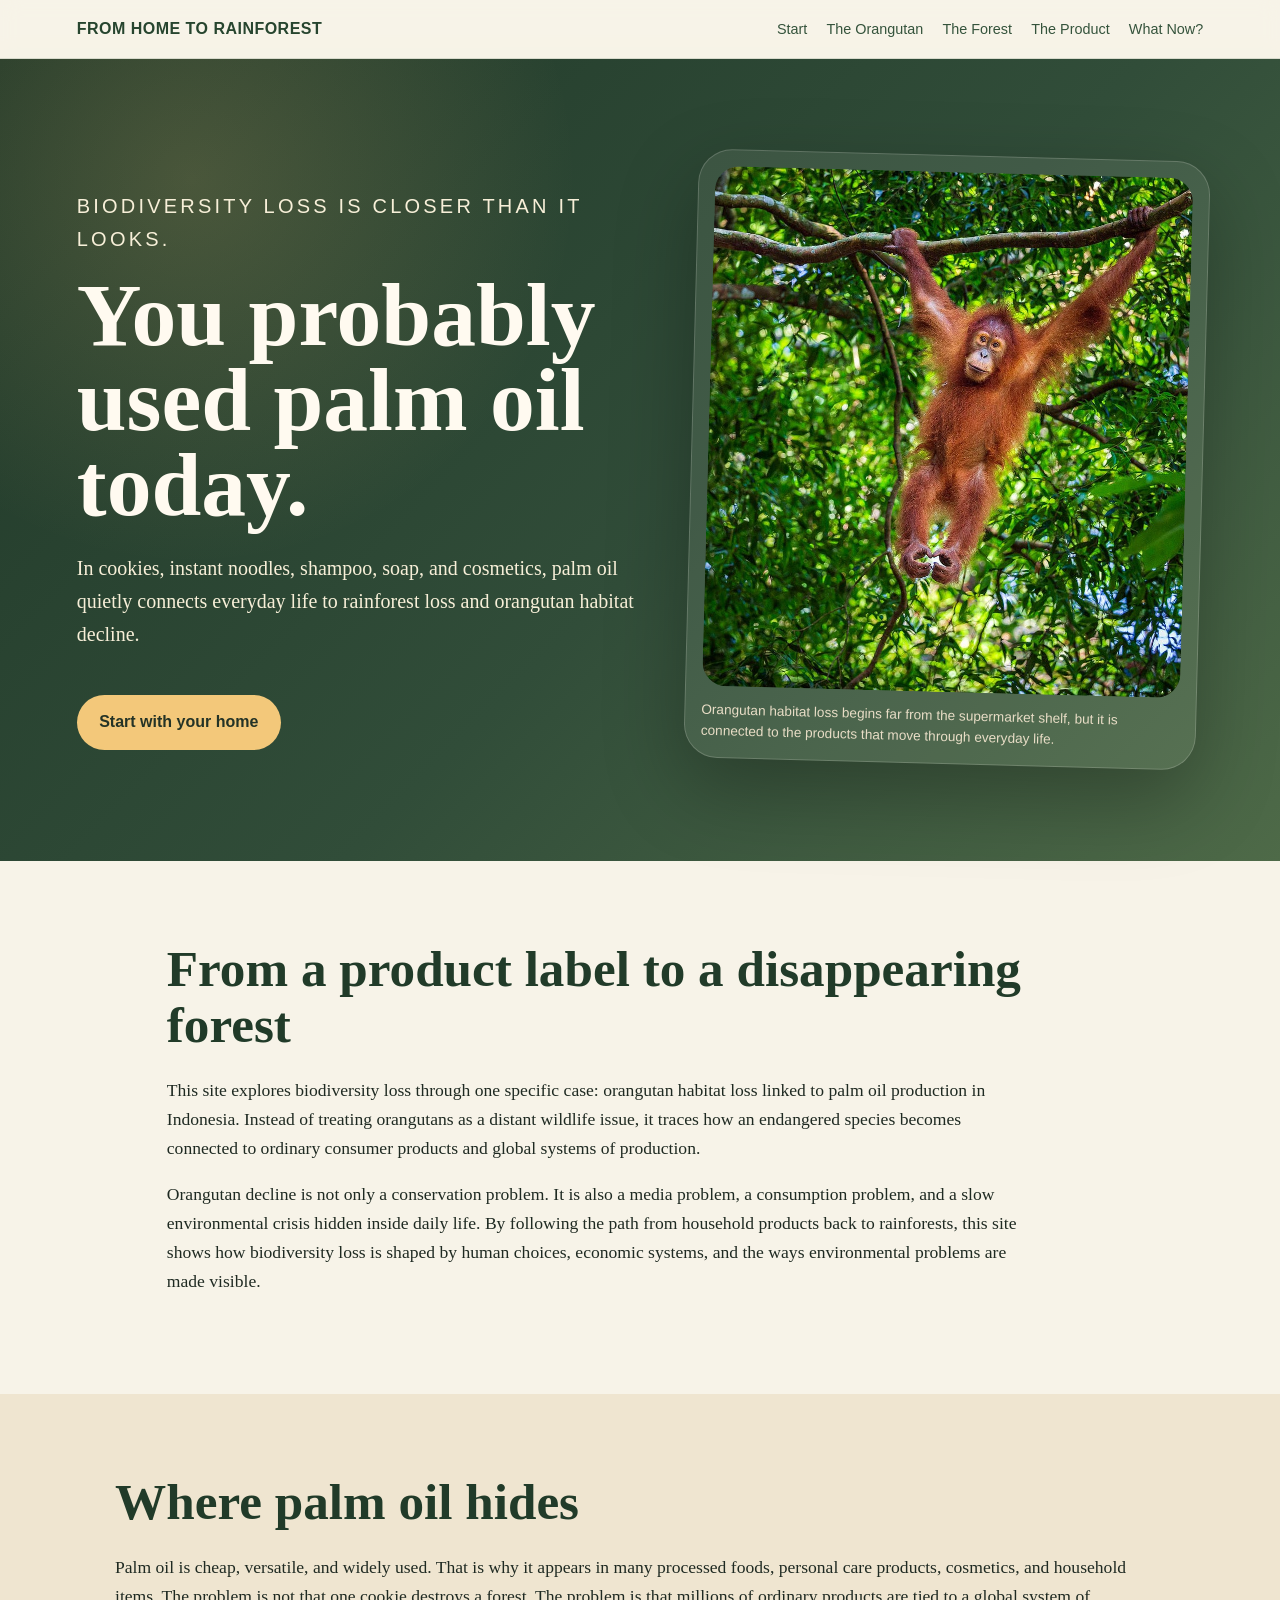
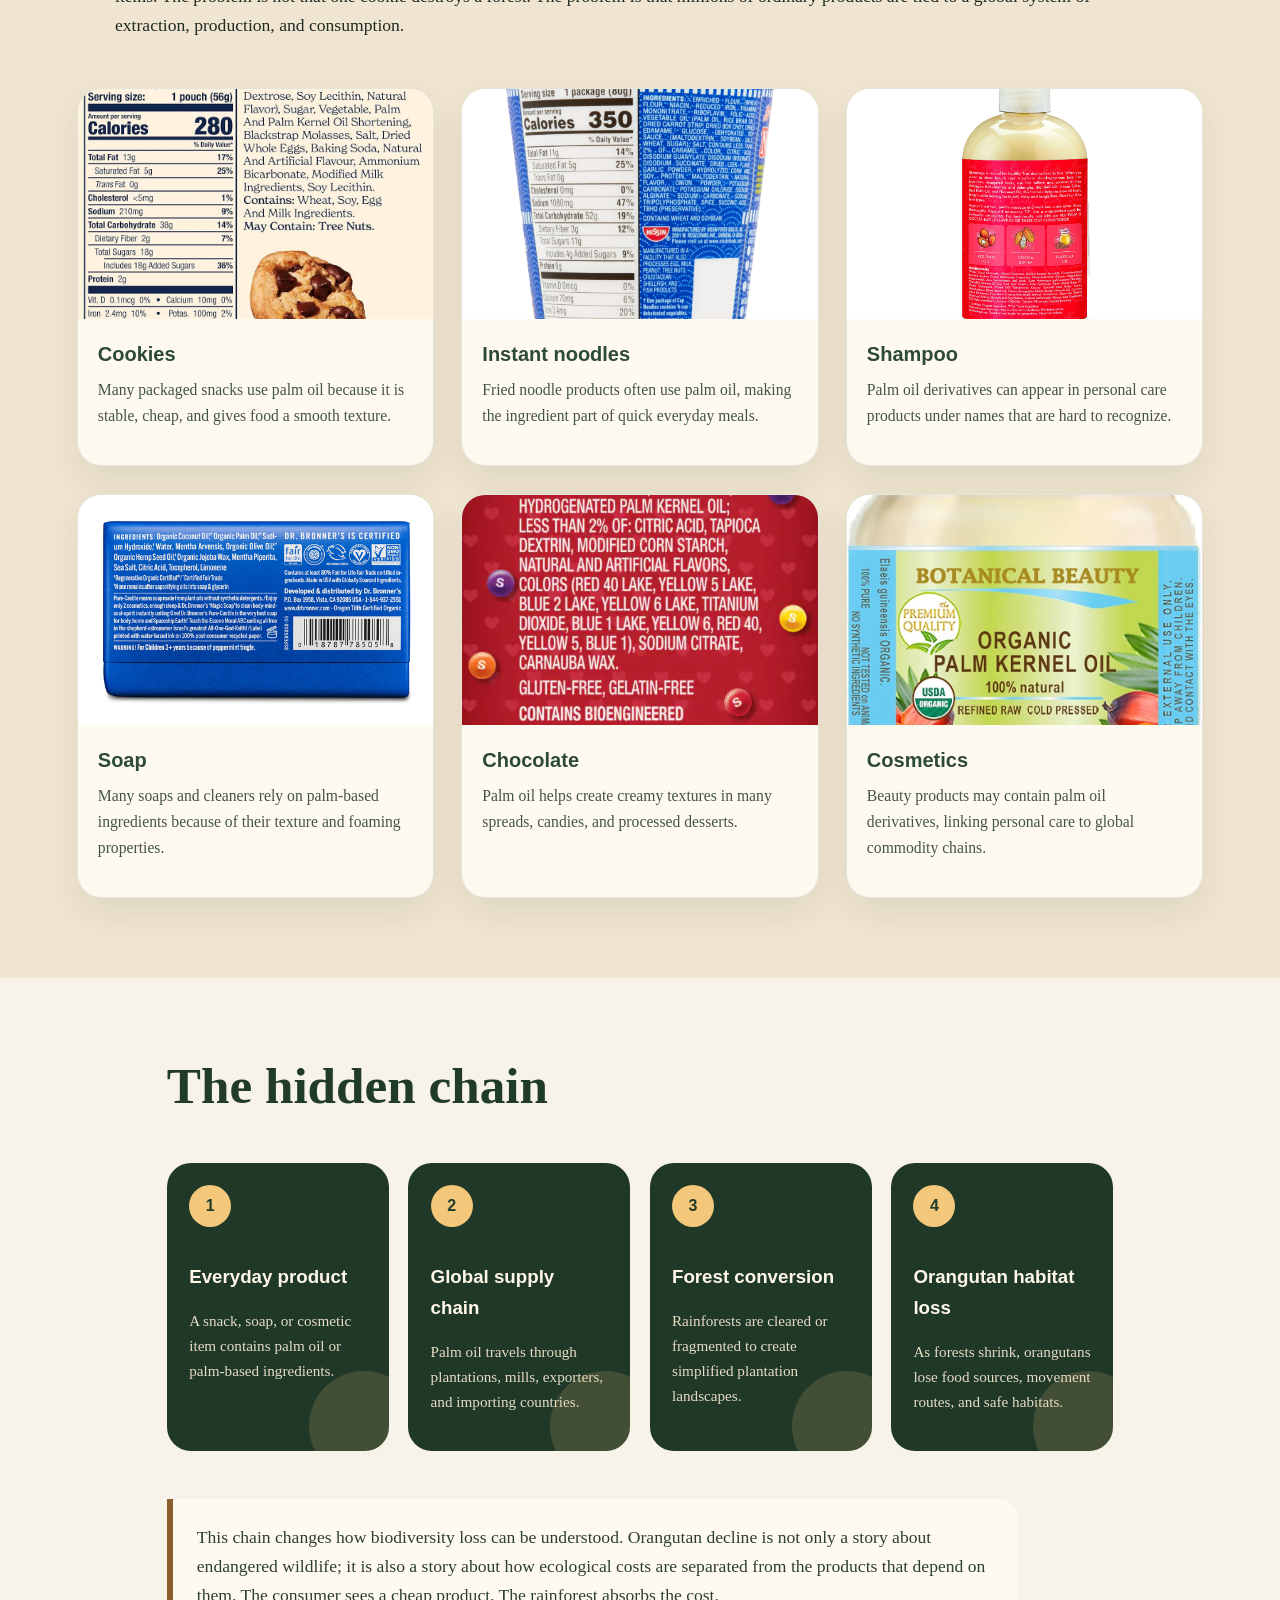
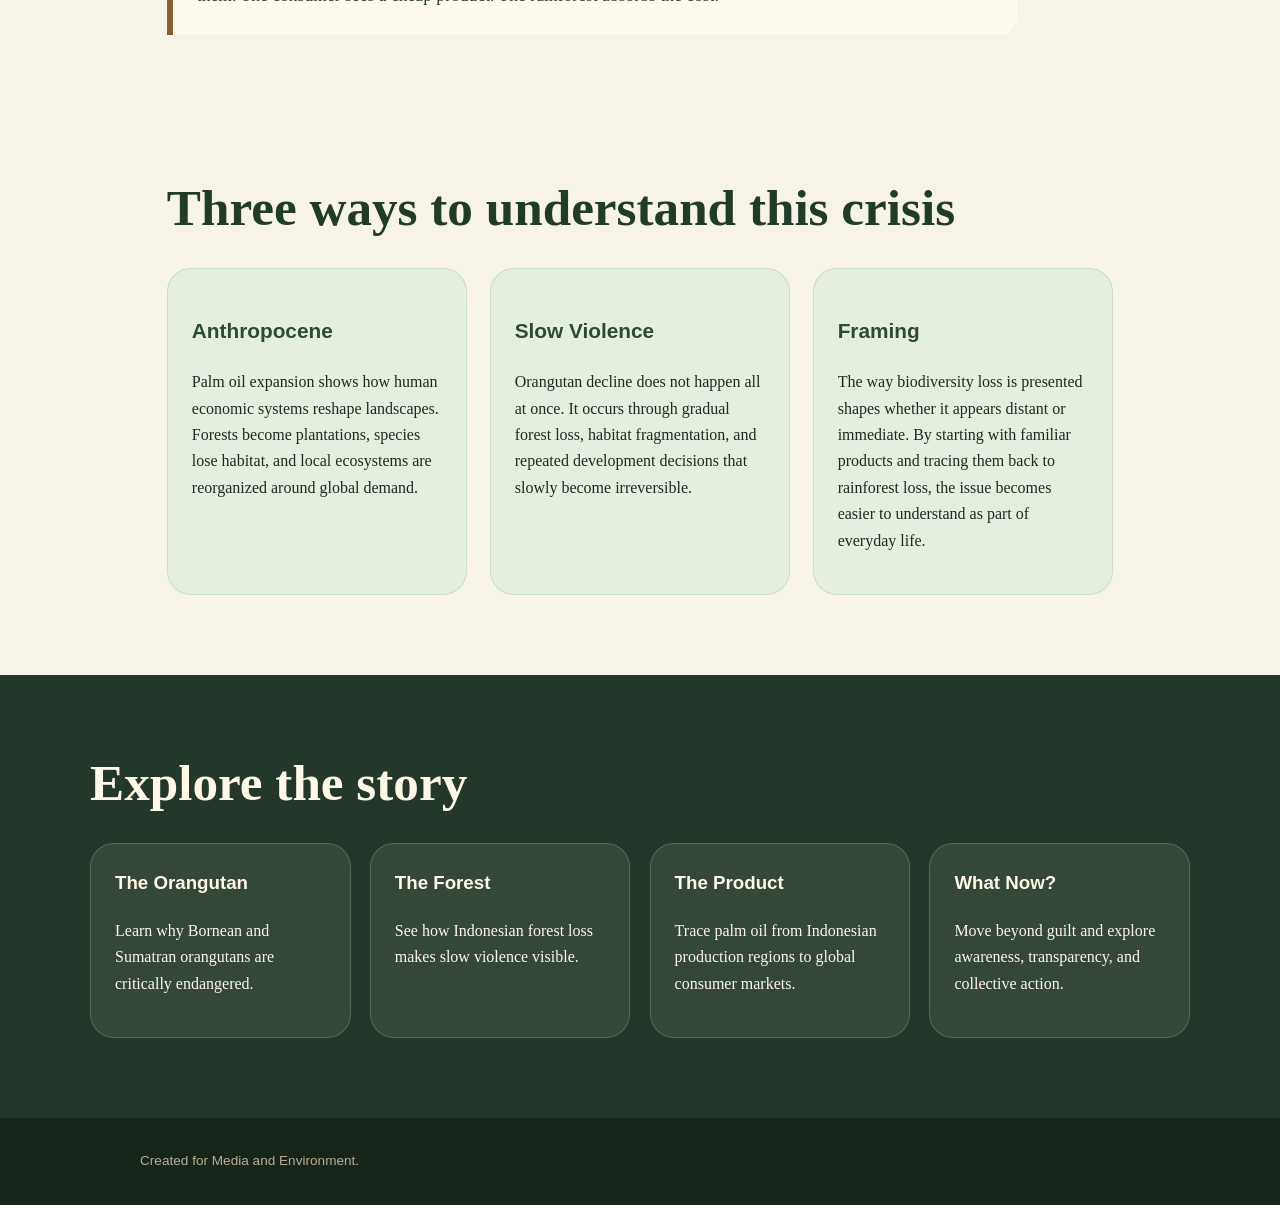
==== commit 7520e91a: "Update index.html" ====
--- a/index.html
+++ b/index.html
@@ -27,16 +27,16 @@
     <main>
 
         <!-- HERO SECTION -->
-        <section class="hero">
-            <div class="hero-text">
-                <p class="eyebrow">Biodiversity loss is closer than it looks.</p>
-                <h1>You probably used palm oil today.</h1>
-                <p>
-                    In cookies, instant noodles, shampoo, soap, and cosmetics, palm oil quietly connects
-                    everyday life to rainforest loss and orangutan habitat decline.
-                </p>
-                <a class="button" href="#daily-products">Start with your home</a>
-            </div>
+        <section class="hero home-hero">
+    <div class="hero-text">
+        <p class="eyebrow">Biodiversity loss is closer than it looks.</p>
+        <h1>You probably used palm oil today.</h1>
+        <p>
+            In cookies, instant noodles, shampoo, soap, and cosmetics, palm oil quietly connects
+            everyday life to rainforest loss and orangutan habitat decline.
+        </p>
+        <a class="button" href="#daily-products">Start with your home</a>
+    </div>
 
             <figure class="hero-image">
                 <img src="orangutan-hero.jpg" alt="A close-up image of an orangutan in a rainforest, introducing the connection between palm oil consumption and habitat loss.">
--- a/style.css
+++ b/style.css
@@ -81,27 +81,16 @@
 ========================= */
 
 .hero {
-    min-height: 82vh;
-    padding: 7rem 6%;
-    display: flex;
+    min-height: 86vh;
+    padding: 6rem 6%;
+    display: grid;
+    grid-template-columns: 1.05fr 0.95fr;
+    gap: 3rem;
     align-items: center;
     background:
-        linear-gradient(
-            90deg,
-            rgba(31, 42, 34, 0.88),
-            rgba(31, 42, 34, 0.63),
-            rgba(31, 42, 34, 0.18)
-        ),
-        url("orangutan-hero.jpg");
-    background-size: cover;
-    background-position: center;
+        radial-gradient(circle at 15% 15%, rgba(243, 200, 122, 0.18), transparent 30%),
+        linear-gradient(135deg, #203828 0%, #314d39 55%, #4e6a48 100%);
     color: #fffaf0;
-}
-
-/* If you do not have orangutan-hero.jpg yet,
-   the hero will still show a clean dark green background. */
-.hero {
-    background-color: #263b2b;
 }
 
 .hero-text {
@@ -118,7 +107,7 @@
 }
 
 .hero h1 {
-    font-size: clamp(3rem, 8vw, 6.8rem);
+    font-size: clamp(3rem, 7vw, 6.4rem);
     line-height: 0.95;
     margin: 0 0 1.5rem;
     max-width: 900px;
@@ -145,6 +134,32 @@
 .button:hover {
     background: #fff0bd;
     transform: translateY(-3px);
+}
+
+.hero-image {
+    margin: 0;
+    background: rgba(255, 250, 240, 0.08);
+    border: 1px solid rgba(255, 250, 240, 0.18);
+    border-radius: 34px;
+    padding: 1rem;
+    box-shadow: 0 30px 80px rgba(0, 0, 0, 0.28);
+    transform: rotate(1.5deg);
+}
+
+.hero-image img {
+    width: 100%;
+    height: 520px;
+    object-fit: cover;
+    object-position: center;
+    border-radius: 24px;
+}
+
+.hero-image figcaption {
+    font-family: Arial, Helvetica, sans-serif;
+    font-size: 0.85rem;
+    line-height: 1.5;
+    color: #e8ddc6;
+    margin-top: 0.9rem;
 }
 
 /* =========================
@@ -217,7 +232,6 @@
     box-shadow: 0 22px 45px rgba(32, 45, 35, 0.16);
 }
 
-/* This fixes your huge images */
 .product-card img {
     width: 100%;
     height: 230px;
@@ -385,17 +399,29 @@
 }
 
 /* =========================
-   FOOTER / REFERENCES
+   FOOTER
 ========================= */
 
 footer {
     background: #17251b;
     color: #e8ddc6;
-    padding: 3rem 6%;
-}
+    padding: 2rem 6%;
+}
+
+.footer-note {
+    max-width: 1000px;
+    margin: 0 auto;
+    font-family: Arial, Helvetica, sans-serif;
+    font-size: 0.85rem;
+    color: #b9ad94;
+}
+
+/* =========================
+   FOOTNOTES FOR OTHER PAGES
+========================= */
 
 .footnotes {
-    padding: 0;
+    padding: 3rem 0 0;
     max-width: 1000px;
     margin: 0 auto;
 }
@@ -419,12 +445,12 @@
     text-decoration: underline;
 }
 
-.footer-note {
-    max-width: 1000px;
-    margin: 2rem auto 0;
-    font-family: Arial, Helvetica, sans-serif;
-    font-size: 0.85rem;
-    color: #b9ad94;
+.citation {
+    font-family: Arial, Helvetica, sans-serif;
+    font-size: 0.8rem;
+    vertical-align: super;
+    color: #8b5e2e;
+    font-weight: 700;
 }
 
 /* =========================
@@ -443,6 +469,18 @@
         gap: 0.8rem;
     }
 
+    .hero {
+        grid-template-columns: 1fr;
+    }
+
+    .hero-image {
+        transform: none;
+    }
+
+    .hero-image img {
+        height: 420px;
+    }
+
     .product-grid,
     .concept-grid {
         grid-template-columns: repeat(2, 1fr);
@@ -456,7 +494,7 @@
 
 @media (max-width: 620px) {
     .hero {
-        min-height: 75vh;
+        min-height: auto;
         padding: 5rem 6%;
     }
 
@@ -466,6 +504,10 @@
 
     .hero p {
         font-size: 1.05rem;
+    }
+
+    .hero-image img {
+        height: 300px;
     }
 
     .product-grid,
@@ -483,3 +525,300 @@
         padding: 3.5rem 6%;
     }
 }
+
+
+
+
+
+
+/* =========================
+   Species Page
+========================= */
+/* =========================
+   ACTIVE NAV LINK
+========================= */
+
+nav a.active {
+    color: #8b5e2e;
+    border-bottom: 2px solid #8b5e2e;
+}
+
+/* =========================
+   SUBPAGE HERO
+========================= */
+
+.page-hero {
+    min-height: 76vh;
+    padding: 6rem 6%;
+    display: grid;
+    grid-template-columns: 1fr 0.85fr;
+    gap: 3rem;
+    align-items: center;
+    background:
+        radial-gradient(circle at 20% 10%, rgba(243, 200, 122, 0.16), transparent 28%),
+        linear-gradient(135deg, #203828 0%, #314d39 58%, #5b6f46 100%);
+    color: #fffaf0;
+}
+
+.page-hero-text h1 {
+    font-size: clamp(2.8rem, 6vw, 5.6rem);
+    line-height: 0.98;
+    margin: 0 0 1.5rem;
+}
+
+.page-hero-text p {
+    font-size: 1.18rem;
+    max-width: 680px;
+    color: #f7efd8;
+}
+
+.page-hero-image {
+    margin: 0;
+    background: rgba(255, 250, 240, 0.08);
+    border: 1px solid rgba(255, 250, 240, 0.18);
+    border-radius: 34px;
+    padding: 1rem;
+    box-shadow: 0 30px 80px rgba(0, 0, 0, 0.28);
+}
+
+.page-hero-image img {
+    width: 100%;
+    height: 500px;
+    object-fit: cover;
+    border-radius: 24px;
+}
+
+.page-hero-image figcaption,
+.image-analysis-section figcaption {
+    font-family: Arial, Helvetica, sans-serif;
+    font-size: 0.85rem;
+    line-height: 1.5;
+    color: #e8ddc6;
+    margin-top: 0.9rem;
+}
+
+/* =========================
+   NARROW TEXT SECTION
+========================= */
+
+.narrow-section {
+    max-width: 950px;
+    margin: 0 auto;
+}
+
+.narrow-section p {
+    font-size: 1.12rem;
+}
+
+/* =========================
+   SPECIES PROFILE CARDS
+========================= */
+
+.species-profiles {
+    background: #efe5d0;
+}
+
+.species-profiles h2 {
+    max-width: 1100px;
+    margin-left: auto;
+    margin-right: auto;
+}
+
+.species-grid {
+    max-width: 1200px;
+    margin: 3rem auto 0;
+    display: grid;
+    grid-template-columns: repeat(2, 1fr);
+    gap: 2rem;
+}
+
+.species-card {
+    background: #fffaf0;
+    border-radius: 28px;
+    overflow: hidden;
+    box-shadow: 0 18px 45px rgba(32, 45, 35, 0.11);
+    border: 1px solid rgba(45, 74, 54, 0.12);
+}
+
+.species-card img {
+    width: 100%;
+    height: 330px;
+    object-fit: cover;
+}
+
+.species-card-content {
+    padding: 1.6rem;
+}
+
+.tag {
+    display: inline-block;
+    font-family: Arial, Helvetica, sans-serif;
+    font-size: 0.75rem;
+    font-weight: 700;
+    letter-spacing: 0.12em;
+    text-transform: uppercase;
+    background: #e4efe0;
+    color: #2d4a36;
+    padding: 0.35rem 0.7rem;
+    border-radius: 999px;
+    margin: 0 0 0.8rem;
+}
+
+.species-card h3 {
+    font-size: 1.8rem;
+    margin: 0.2rem 0 0;
+}
+
+.scientific-name {
+    color: #66715f;
+    margin-top: 0.2rem;
+}
+
+.species-card ul {
+    padding-left: 1.2rem;
+    margin: 1.2rem 0;
+}
+
+.species-card li {
+    margin-bottom: 0.45rem;
+}
+
+/* =========================
+   SPLIT ANALYSIS SECTION
+========================= */
+
+.split-section {
+    max-width: 1150px;
+    margin: 0 auto;
+    display: grid;
+    grid-template-columns: 1.25fr 0.75fr;
+    gap: 2rem;
+    align-items: center;
+}
+
+.split-section p {
+    font-size: 1.1rem;
+}
+
+.insight-box {
+    background: #203828;
+    color: #fff7e8;
+    border-radius: 28px;
+    padding: 2rem;
+    box-shadow: 0 20px 45px rgba(32, 45, 35, 0.15);
+}
+
+.insight-box h3 {
+    color: #f3c87a;
+    font-family: Arial, Helvetica, sans-serif;
+    font-size: 1.5rem;
+    margin-top: 0;
+}
+
+.insight-box p {
+    color: #f7efd8;
+}
+
+/* =========================
+   IMAGE + ANALYSIS SECTION
+========================= */
+
+.image-analysis-section {
+    background: #203828;
+    color: #fff7e8;
+    display: grid;
+    grid-template-columns: 0.95fr 1.05fr;
+    gap: 3rem;
+    align-items: center;
+}
+
+.image-analysis-section h2 {
+    color: #fff7e8;
+}
+
+.image-analysis-section p {
+    color: #eadfc7;
+    font-size: 1.08rem;
+}
+
+.image-analysis-section figure {
+    margin: 0;
+}
+
+.image-analysis-section img {
+    width: 100%;
+    height: 430px;
+    object-fit: cover;
+    border-radius: 28px;
+    box-shadow: 0 25px 60px rgba(0, 0, 0, 0.28);
+}
+
+/* =========================
+   CLOSING PANEL
+========================= */
+
+.closing-panel {
+    text-align: center;
+    max-width: 900px;
+    margin: 0 auto;
+}
+
+.closing-panel p {
+    font-size: 1.1rem;
+    margin-left: auto;
+    margin-right: auto;
+    max-width: 760px;
+}
+
+/* =========================
+   FOOTNOTE BACK LINKS
+========================= */
+
+.back-link {
+    display: inline-block;
+    margin-left: 0.6rem;
+    font-size: 0.8rem;
+    color: #f3c87a;
+}
+
+/* =========================
+   RESPONSIVE SUBPAGES
+========================= */
+
+@media (max-width: 950px) {
+    .page-hero,
+    .split-section,
+    .image-analysis-section {
+        grid-template-columns: 1fr;
+    }
+
+    .species-grid {
+        grid-template-columns: 1fr;
+    }
+
+    .page-hero-image img,
+    .image-analysis-section img {
+        height: 380px;
+    }
+}
+
+@media (max-width: 620px) {
+    .page-hero {
+        min-height: auto;
+        padding: 4rem 6%;
+    }
+
+    .page-hero-text h1 {
+        font-size: 2.8rem;
+    }
+
+    .page-hero-image img,
+    .image-analysis-section img,
+    .species-card img {
+        height: 280px;
+    }
+}
+
+
+
+
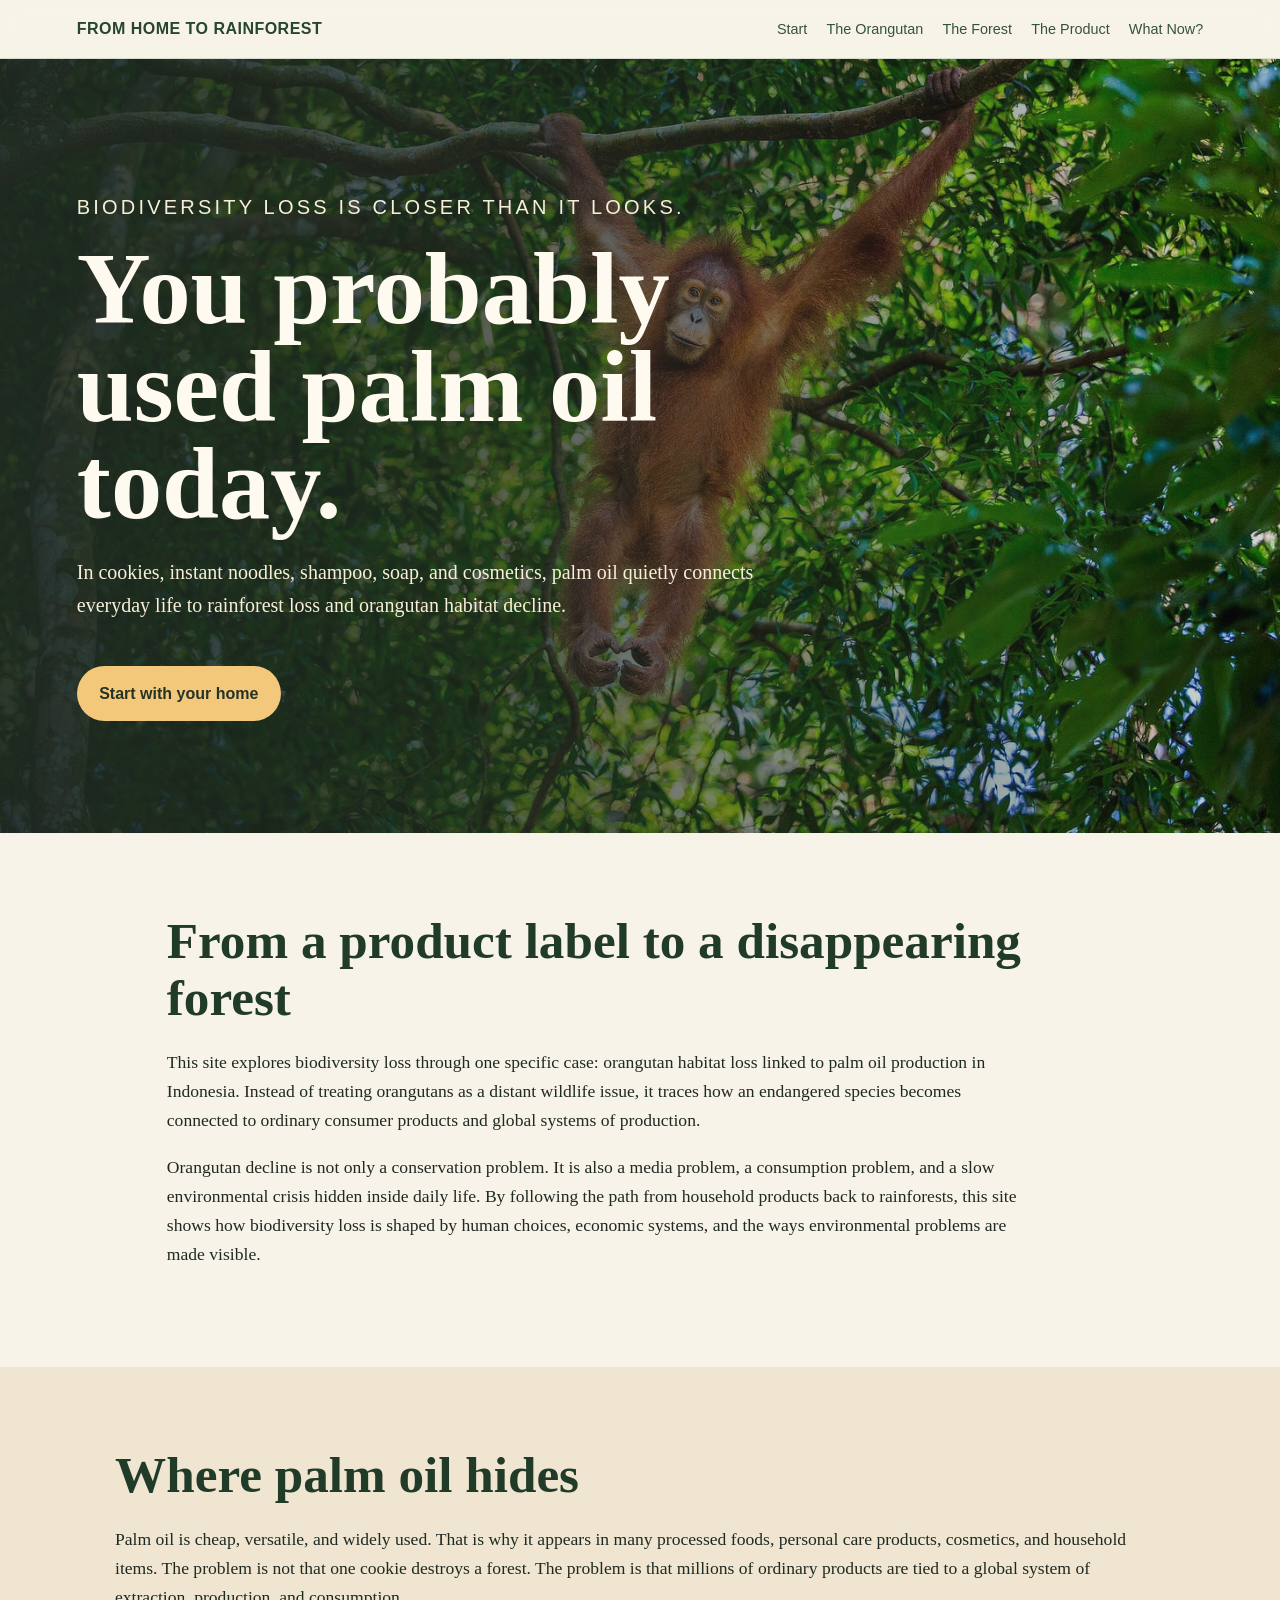
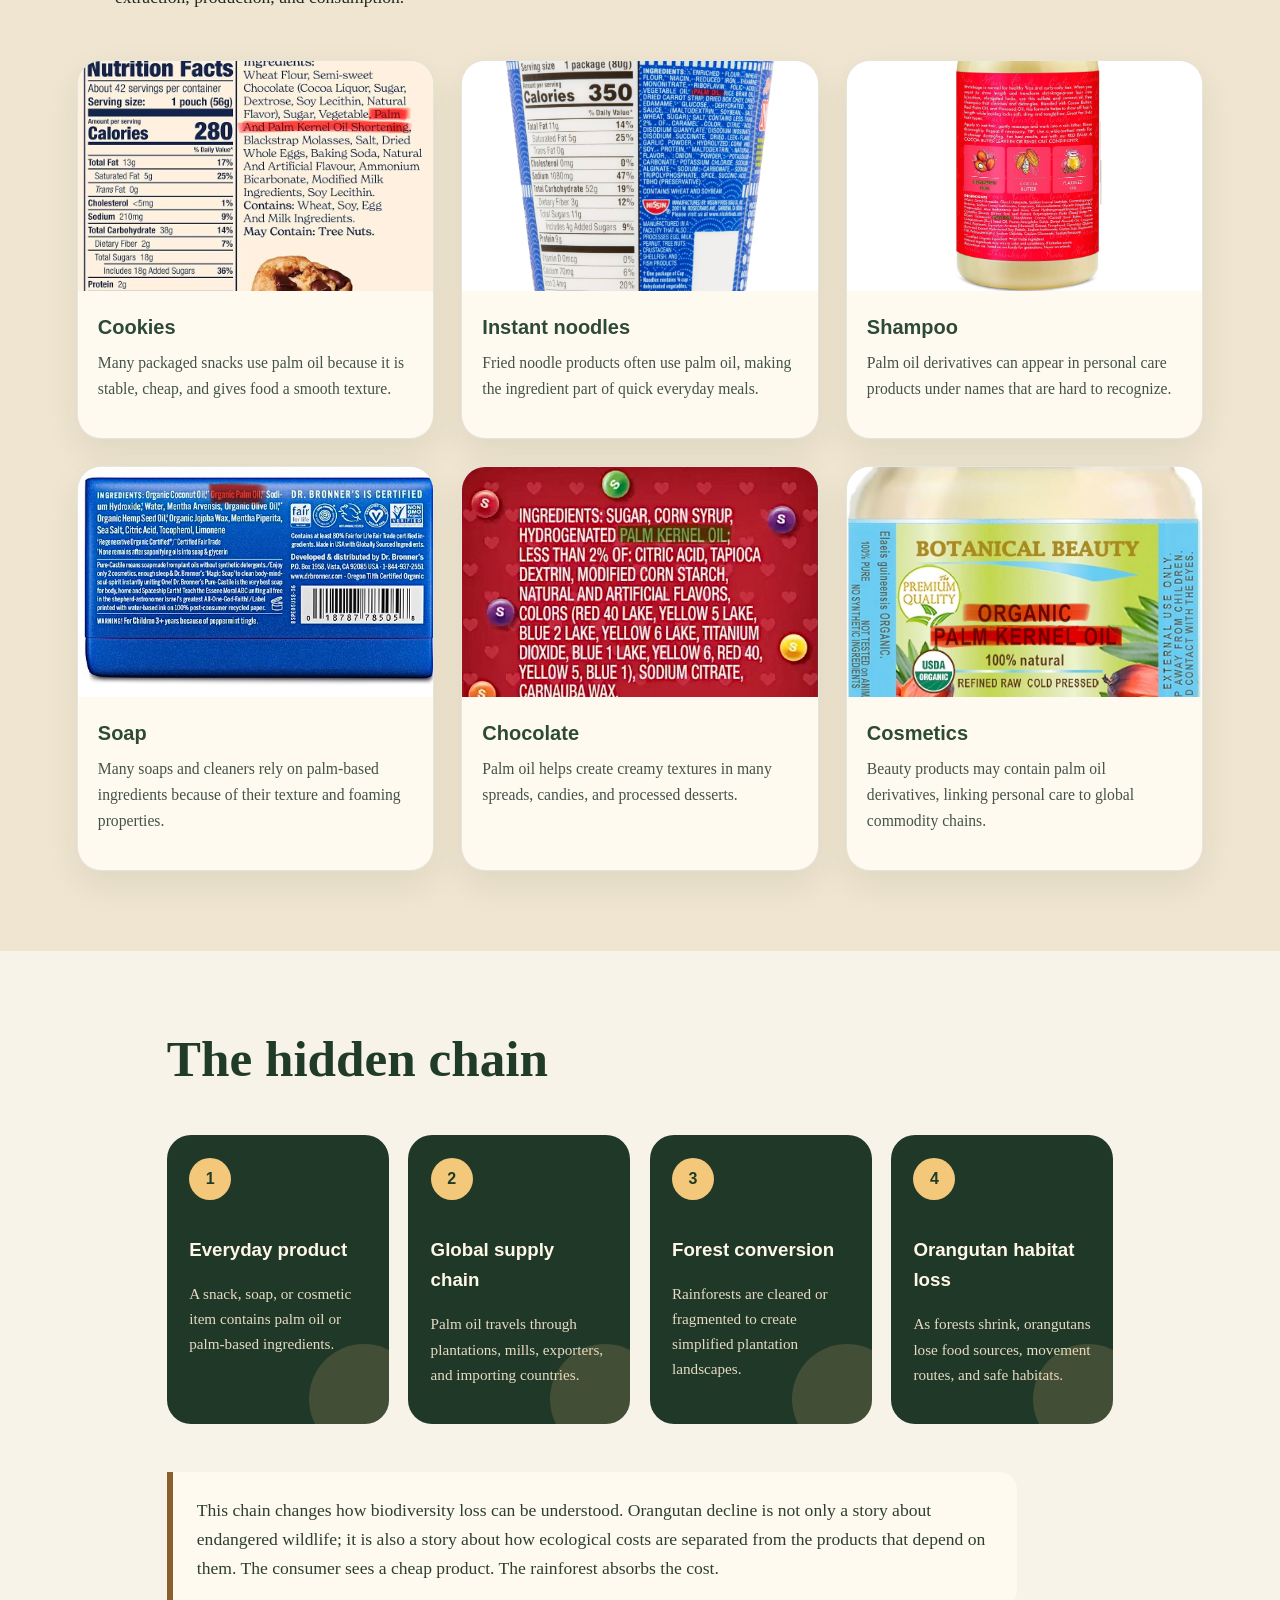
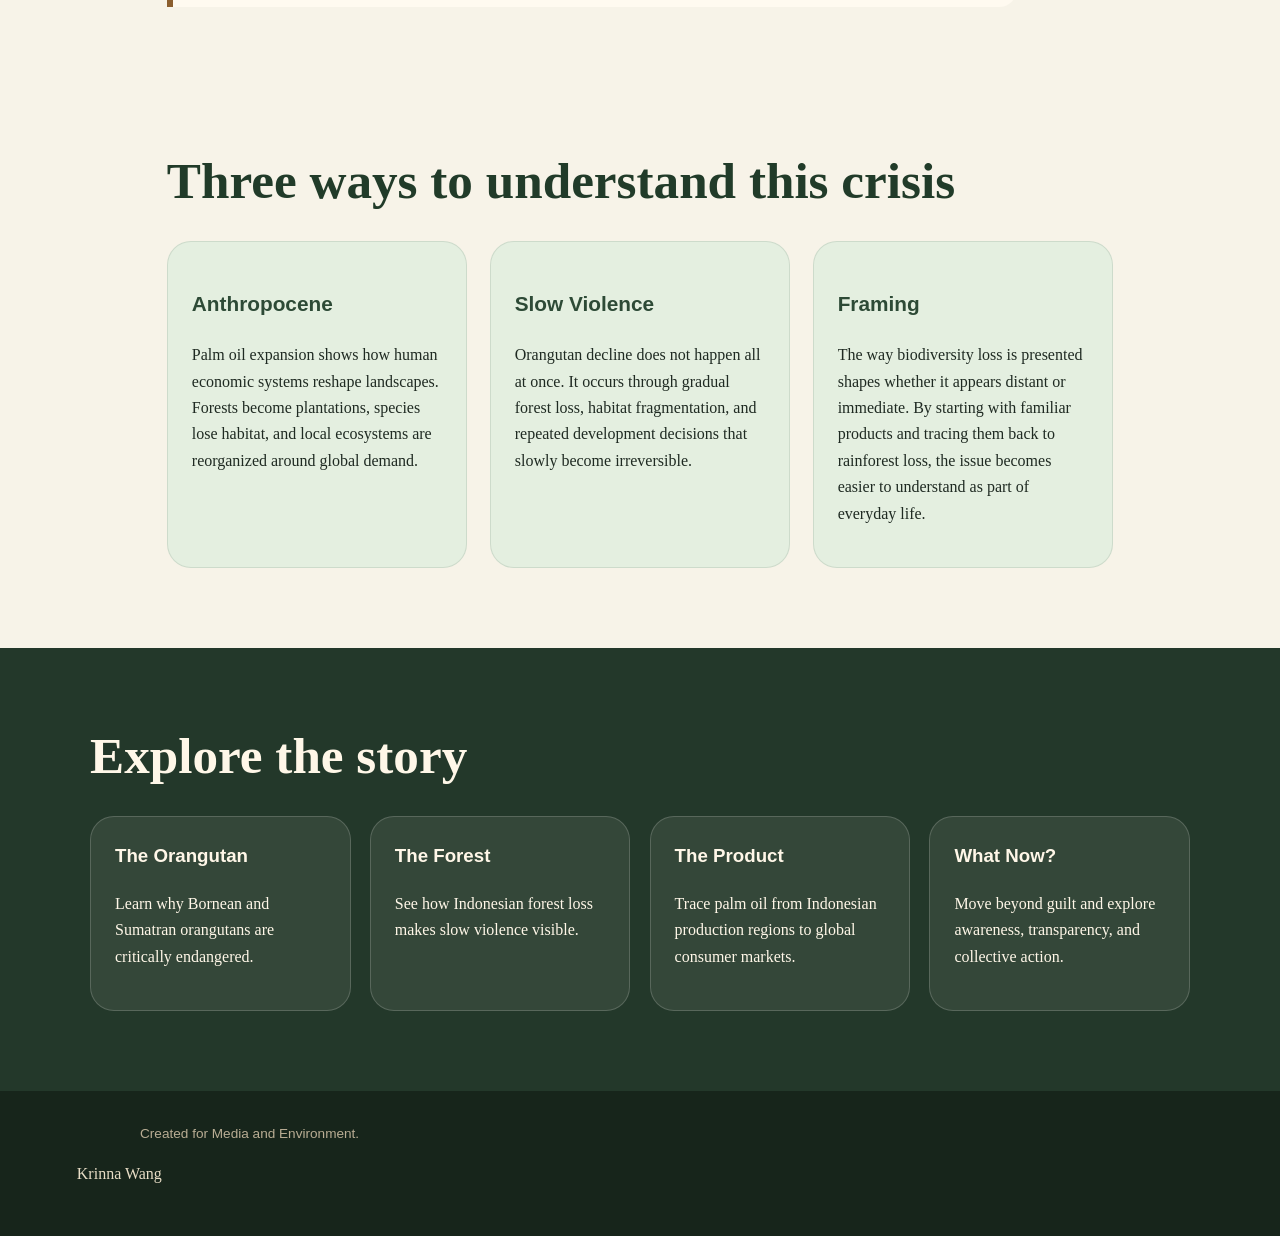
==== commit 460ff235: "Update index.html" ====
--- a/index.html
+++ b/index.html
@@ -228,6 +228,7 @@
 
     <footer>
         <p class="footer-note">Created for Media and Environment.</p>
+        <p class="page-credit">Krinna Wang</p>
     </footer>
 
 </body>
--- a/style.css
+++ b/style.css
@@ -819,6 +819,544 @@
     }
 }
 
-
-
-
+/* =========================
+   DATA FEATURE SECTION
+========================= */
+
+.data-feature {
+    background: #efe5d0;
+    display: grid;
+    grid-template-columns: 0.9fr 1.1fr;
+    gap: 3rem;
+    align-items: center;
+}
+
+.data-text h2 {
+    max-width: 720px;
+}
+
+.data-text p {
+    font-size: 1.08rem;
+    max-width: 760px;
+}
+
+.data-image {
+    margin: 0;
+    background: #fffaf0;
+    border: 1px solid rgba(45, 74, 54, 0.12);
+    border-radius: 28px;
+    padding: 1rem;
+    box-shadow: 0 18px 45px rgba(32, 45, 35, 0.12);
+}
+
+.data-image img {
+    width: 100%;
+    height: 430px;
+    object-fit: cover;
+    object-position: center;
+    border-radius: 20px;
+}
+
+.data-image figcaption {
+    font-family: Arial, Helvetica, sans-serif;
+    font-size: 0.85rem;
+    color: #5c665b;
+    margin-top: 0.9rem;
+    line-height: 1.5;
+}
+
+/* =========================
+   PROCESS SECTION
+========================= */
+
+.process-section {
+    background: #f7f3e8;
+    max-width: 1200px;
+    margin: 0 auto;
+}
+
+.process-grid {
+    display: grid;
+    grid-template-columns: repeat(4, 1fr);
+    gap: 1.2rem;
+    margin: 3rem 0;
+}
+
+.process-grid article {
+    background: #fffaf0;
+    border: 1px solid rgba(45, 74, 54, 0.12);
+    border-radius: 24px;
+    padding: 1.4rem;
+    box-shadow: 0 14px 35px rgba(32, 45, 35, 0.08);
+}
+
+.process-grid span {
+    display: inline-flex;
+    width: 42px;
+    height: 42px;
+    align-items: center;
+    justify-content: center;
+    background: #203828;
+    color: #f3c87a;
+    border-radius: 50%;
+    font-family: Arial, Helvetica, sans-serif;
+    font-weight: 800;
+    margin-bottom: 1rem;
+}
+
+.process-grid h3 {
+    font-family: Arial, Helvetica, sans-serif;
+    margin: 0 0 0.5rem;
+}
+
+.process-grid p {
+    color: #445348;
+    font-size: 0.95rem;
+}
+
+/* =========================
+   FOREST PAGE TWEAKS
+========================= */
+
+.forest-fragment-section {
+    background: #23382a;
+}
+
+/* =========================
+   RESPONSIVE DATA / PROCESS
+========================= */
+
+@media (max-width: 950px) {
+    .data-feature {
+        grid-template-columns: 1fr;
+    }
+
+    .process-grid {
+        grid-template-columns: repeat(2, 1fr);
+    }
+
+    .data-image img {
+        height: 360px;
+    }
+}
+
+@media (max-width: 620px) {
+    .process-grid {
+        grid-template-columns: 1fr;
+    }
+
+    .data-image img {
+        height: 260px;
+    }
+}
+
+/* =========================
+   SUPPLY PAGE ONLY
+   Full updated styling for supply.html
+========================= */
+
+/* General supply page image behavior */
+.supply-data-feature .data-image,
+.reverse-feature .data-image {
+    margin: 0;
+    background: #fffaf0;
+    border: 1px solid rgba(45, 74, 54, 0.12);
+    border-radius: 28px;
+    padding: 1rem;
+    box-shadow: 0 18px 45px rgba(32, 45, 35, 0.12);
+    overflow: visible;
+}
+
+/* Make Trase screenshots show all information, no cropping */
+.supply-data-feature .data-image img,
+.reverse-feature .data-image img,
+.trase-main-image img {
+    width: 100%;
+    height: auto;
+    max-height: none;
+    object-fit: contain;
+    object-position: center;
+    display: block;
+    border-radius: 20px;
+    background: #f7f3e8;
+}
+
+/* Make the Trase sections wider so screenshots are readable */
+.supply-data-feature,
+.reverse-feature {
+    display: grid;
+    grid-template-columns: 0.85fr 1.15fr;
+    gap: 3rem;
+    align-items: center;
+    background: #f7f3e8;
+}
+
+.reverse-feature {
+    background: #efe5d0;
+}
+
+.supply-data-feature .data-text,
+.reverse-feature .data-text {
+    max-width: 760px;
+}
+
+.supply-data-feature .data-text p,
+.reverse-feature .data-text p {
+    font-size: 1.08rem;
+    max-width: 760px;
+}
+
+/* Captions under Trase screenshots */
+.supply-data-feature .data-image figcaption,
+.reverse-feature .data-image figcaption {
+    font-family: Arial, Helvetica, sans-serif;
+    font-size: 0.85rem;
+    line-height: 1.5;
+    color: #5c665b;
+    margin-top: 0.9rem;
+}
+
+/* The main Sankey chart needs extra horizontal room */
+.trase-main-image {
+    max-width: 100%;
+}
+
+/* Video section */
+.video-section {
+    background: #203828;
+    color: #fff7e8;
+    display: grid;
+    grid-template-columns: 0.85fr 1.15fr;
+    gap: 3rem;
+    align-items: center;
+}
+
+.video-section h2 {
+    color: #fff7e8;
+}
+
+.video-section p {
+    color: #eadfc7;
+    font-size: 1.08rem;
+    max-width: 760px;
+}
+
+.video-wrapper {
+    position: relative;
+    width: 100%;
+    aspect-ratio: 16 / 9;
+    border-radius: 28px;
+    overflow: hidden;
+    box-shadow: 0 25px 70px rgba(0, 0, 0, 0.35);
+    border: 1px solid rgba(255, 250, 240, 0.16);
+    background: #000;
+}
+
+.video-wrapper iframe {
+    position: absolute;
+    width: 100%;
+    height: 100%;
+    border: 0;
+}
+
+/* Palm plantation section */
+.palm-plantation-section {
+    background: #efe5d0;
+    color: #1f2a22;
+}
+
+.palm-plantation-section h2 {
+    color: #213b29;
+}
+
+.palm-plantation-section p {
+    color: #36483a;
+}
+
+.palm-plantation-section figcaption {
+    color: #5c665b;
+}
+
+/* Make plantation image still look polished */
+.palm-plantation-section img {
+    width: 100%;
+    max-height: 520px;
+    object-fit: cover;
+    border-radius: 28px;
+}
+
+/* Responsive supply page */
+@media (max-width: 950px) {
+    .supply-data-feature,
+    .reverse-feature,
+    .video-section {
+        grid-template-columns: 1fr;
+    }
+
+    .reverse-feature figure {
+        order: 2;
+    }
+
+    .reverse-feature .data-text {
+        order: 1;
+    }
+}
+
+@media (max-width: 620px) {
+    .supply-data-feature,
+    .reverse-feature,
+    .video-section {
+        gap: 2rem;
+    }
+
+    .supply-data-feature .data-image,
+    .reverse-feature .data-image {
+        padding: 0.6rem;
+        border-radius: 20px;
+    }
+
+    .supply-data-feature .data-image img,
+    .reverse-feature .data-image img {
+        border-radius: 14px;
+    }
+
+    .video-wrapper {
+        border-radius: 18px;
+    }
+}
+
+/* =========================
+   ACTION PAGE UPDATED
+========================= */
+
+.action-feature {
+    background: #efe5d0;
+    display: grid;
+    grid-template-columns: 1fr 0.9fr;
+    gap: 3rem;
+    align-items: center;
+}
+
+.action-text p {
+    font-size: 1.08rem;
+    max-width: 760px;
+}
+
+.action-image {
+    margin: 0;
+    background: #fffaf0;
+    border: 1px solid rgba(45, 74, 54, 0.12);
+    border-radius: 28px;
+    padding: 1rem;
+    box-shadow: 0 18px 45px rgba(32, 45, 35, 0.12);
+}
+
+.action-image img {
+    width: 100%;
+    max-height: 480px;
+    object-fit: cover;
+    border-radius: 20px;
+}
+
+.action-image figcaption {
+    font-family: Arial, Helvetica, sans-serif;
+    font-size: 0.85rem;
+    line-height: 1.5;
+    color: #5c665b;
+    margin-top: 0.9rem;
+}
+
+.mini-list {
+    margin-top: 1.6rem;
+    background: #fffaf0;
+    border-left: 6px solid #8b5e2e;
+    padding: 1.2rem 1.4rem;
+    border-radius: 0 18px 18px 0;
+}
+
+.mini-list h3 {
+    margin-top: 0;
+    font-family: Arial, Helvetica, sans-serif;
+}
+
+.mini-list ul {
+    margin-bottom: 0;
+    padding-left: 1.2rem;
+}
+
+.mini-list li {
+    margin-bottom: 0.5rem;
+}
+
+.rspo-section {
+    background: #203828;
+}
+
+.rspo-section figure img {
+    background: #fffaf0;
+    padding: 1.2rem;
+    object-fit: contain;
+}
+
+.rspo-section figcaption a.citation {
+    color: #f3c87a;
+}
+
+.action-cards-section {
+    max-width: 1200px;
+    margin: 0 auto;
+}
+
+.action-card-grid {
+    margin-top: 2.8rem;
+    display: grid;
+    grid-template-columns: repeat(4, 1fr);
+    gap: 1.2rem;
+}
+
+.action-card {
+    background: #fffaf0;
+    border: 1px solid rgba(45, 74, 54, 0.12);
+    border-radius: 24px;
+    padding: 1.4rem;
+    box-shadow: 0 14px 35px rgba(32, 45, 35, 0.08);
+}
+
+.action-card span {
+    display: inline-block;
+    font-family: Arial, Helvetica, sans-serif;
+    font-size: 0.72rem;
+    font-weight: 800;
+    letter-spacing: 0.12em;
+    text-transform: uppercase;
+    background: #e4efe0;
+    color: #2d4a36;
+    padding: 0.35rem 0.65rem;
+    border-radius: 999px;
+    margin-bottom: 0.8rem;
+}
+
+.action-card h3 {
+    font-family: Arial, Helvetica, sans-serif;
+    font-size: 1.25rem;
+    margin: 0.3rem 0 0.6rem;
+}
+
+.action-card p {
+    font-size: 0.95rem;
+    color: #445348;
+}
+
+.action-split {
+    background: #f7f3e8;
+}
+
+.action-story-section {
+    background: #203828;
+}
+
+.takeaway-section {
+    background: #efe5d0;
+}
+
+.takeaway-section h2,
+.takeaway-section .analysis {
+    max-width: 1100px;
+    margin-left: auto;
+    margin-right: auto;
+}
+
+.takeaway-grid {
+    max-width: 1100px;
+    margin: 3rem auto;
+    display: grid;
+    grid-template-columns: repeat(4, 1fr);
+    gap: 1.2rem;
+}
+
+.takeaway-grid article {
+    background: #fffaf0;
+    border-radius: 24px;
+    padding: 1.4rem;
+    border: 1px solid rgba(45, 74, 54, 0.12);
+    box-shadow: 0 14px 35px rgba(32, 45, 35, 0.08);
+}
+
+.takeaway-grid h3 {
+    font-family: Arial, Helvetica, sans-serif;
+    margin-top: 0;
+}
+
+.takeaway-grid p {
+    color: #445348;
+}
+
+/* Responsive action page */
+@media (max-width: 950px) {
+    .action-feature {
+        grid-template-columns: 1fr;
+    }
+
+    .action-card-grid,
+    .takeaway-grid {
+        grid-template-columns: repeat(2, 1fr);
+    }
+}
+
+@media (max-width: 620px) {
+    .action-card-grid,
+    .takeaway-grid {
+        grid-template-columns: 1fr;
+    }
+
+    .action-image img {
+        max-height: 320px;
+    }
+}
+
+/* =========================
+   HOMEPAGE HERO OVERRIDE
+   Full-background orangutan image
+========================= */
+
+.home-hero {
+    min-height: 86vh;
+    padding: 7rem 6%;
+    display: flex;
+    align-items: center;
+    background:
+        linear-gradient(
+            90deg,
+            rgba(31, 42, 34, 0.92) 0%,
+            rgba(31, 42, 34, 0.72) 42%,
+            rgba(31, 42, 34, 0.16) 100%
+        ),
+        url("orangutan-hero.jpg");
+    background-size: cover;
+    background-position: center right;
+    color: #fffaf0;
+}
+
+.home-hero .hero-text {
+    max-width: 760px;
+}
+
+.home-hero h1 {
+    font-size: clamp(3rem, 8vw, 6.8rem);
+    line-height: 0.95;
+    margin: 0 0 1.5rem;
+    max-width: 900px;
+}
+
+.home-hero p {
+    font-size: 1.25rem;
+    max-width: 680px;
+    color: #f7efd8;
+}
+
+/* Hide the old homepage figure if it still exists by accident */
+.home-hero .hero-image {
+    display: none;
+}
+
+
